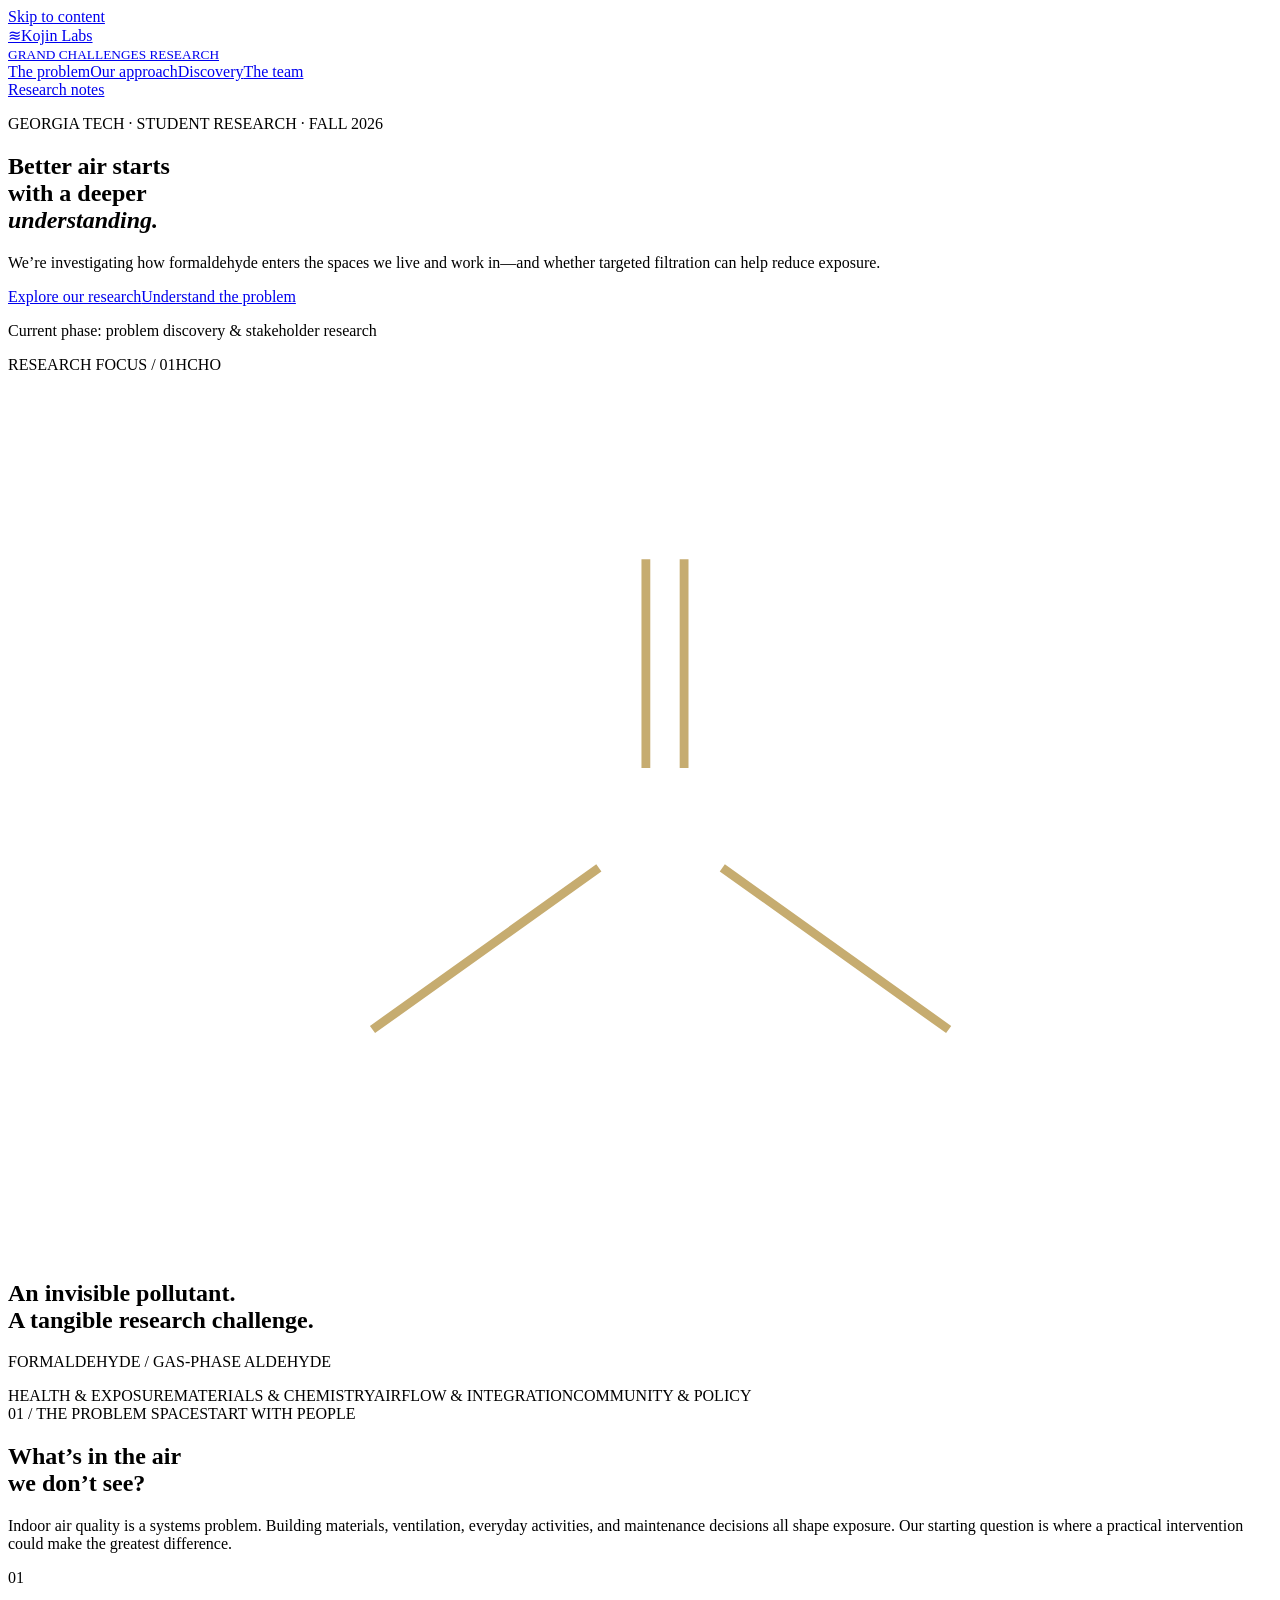
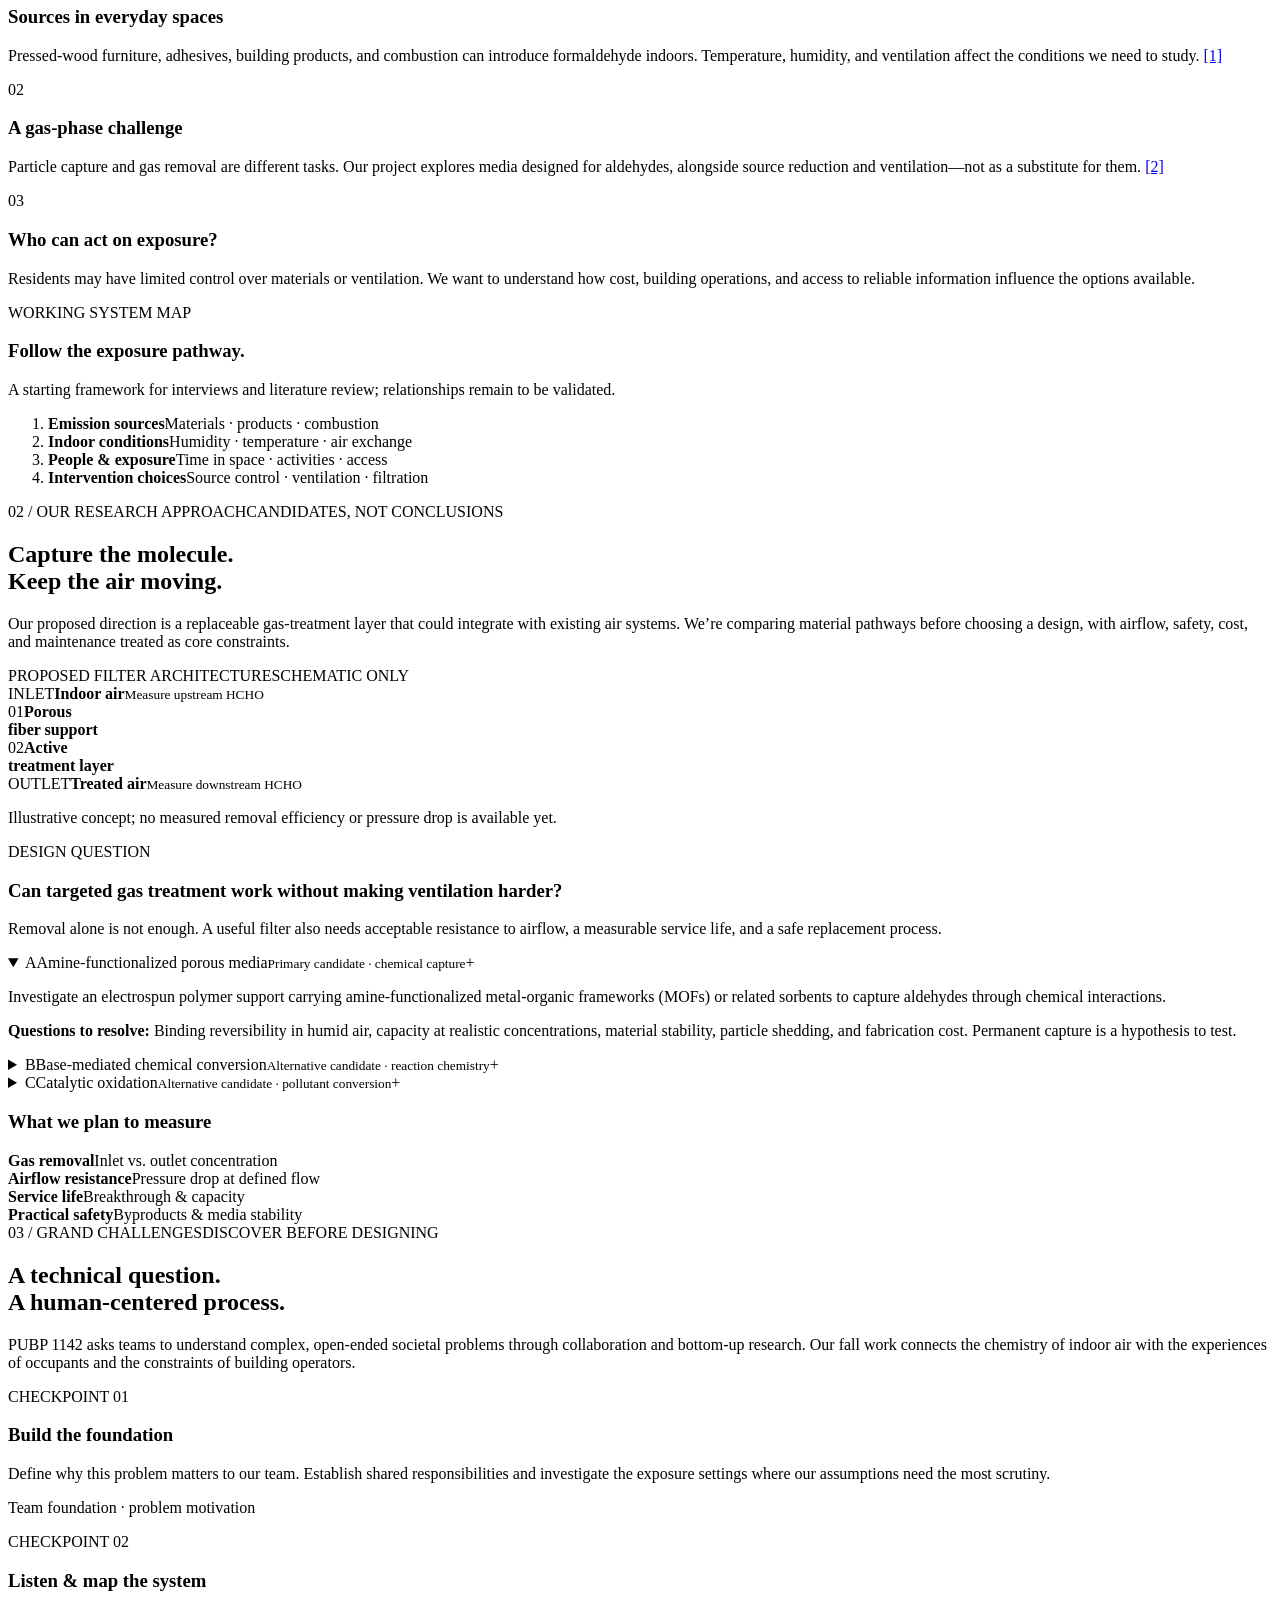
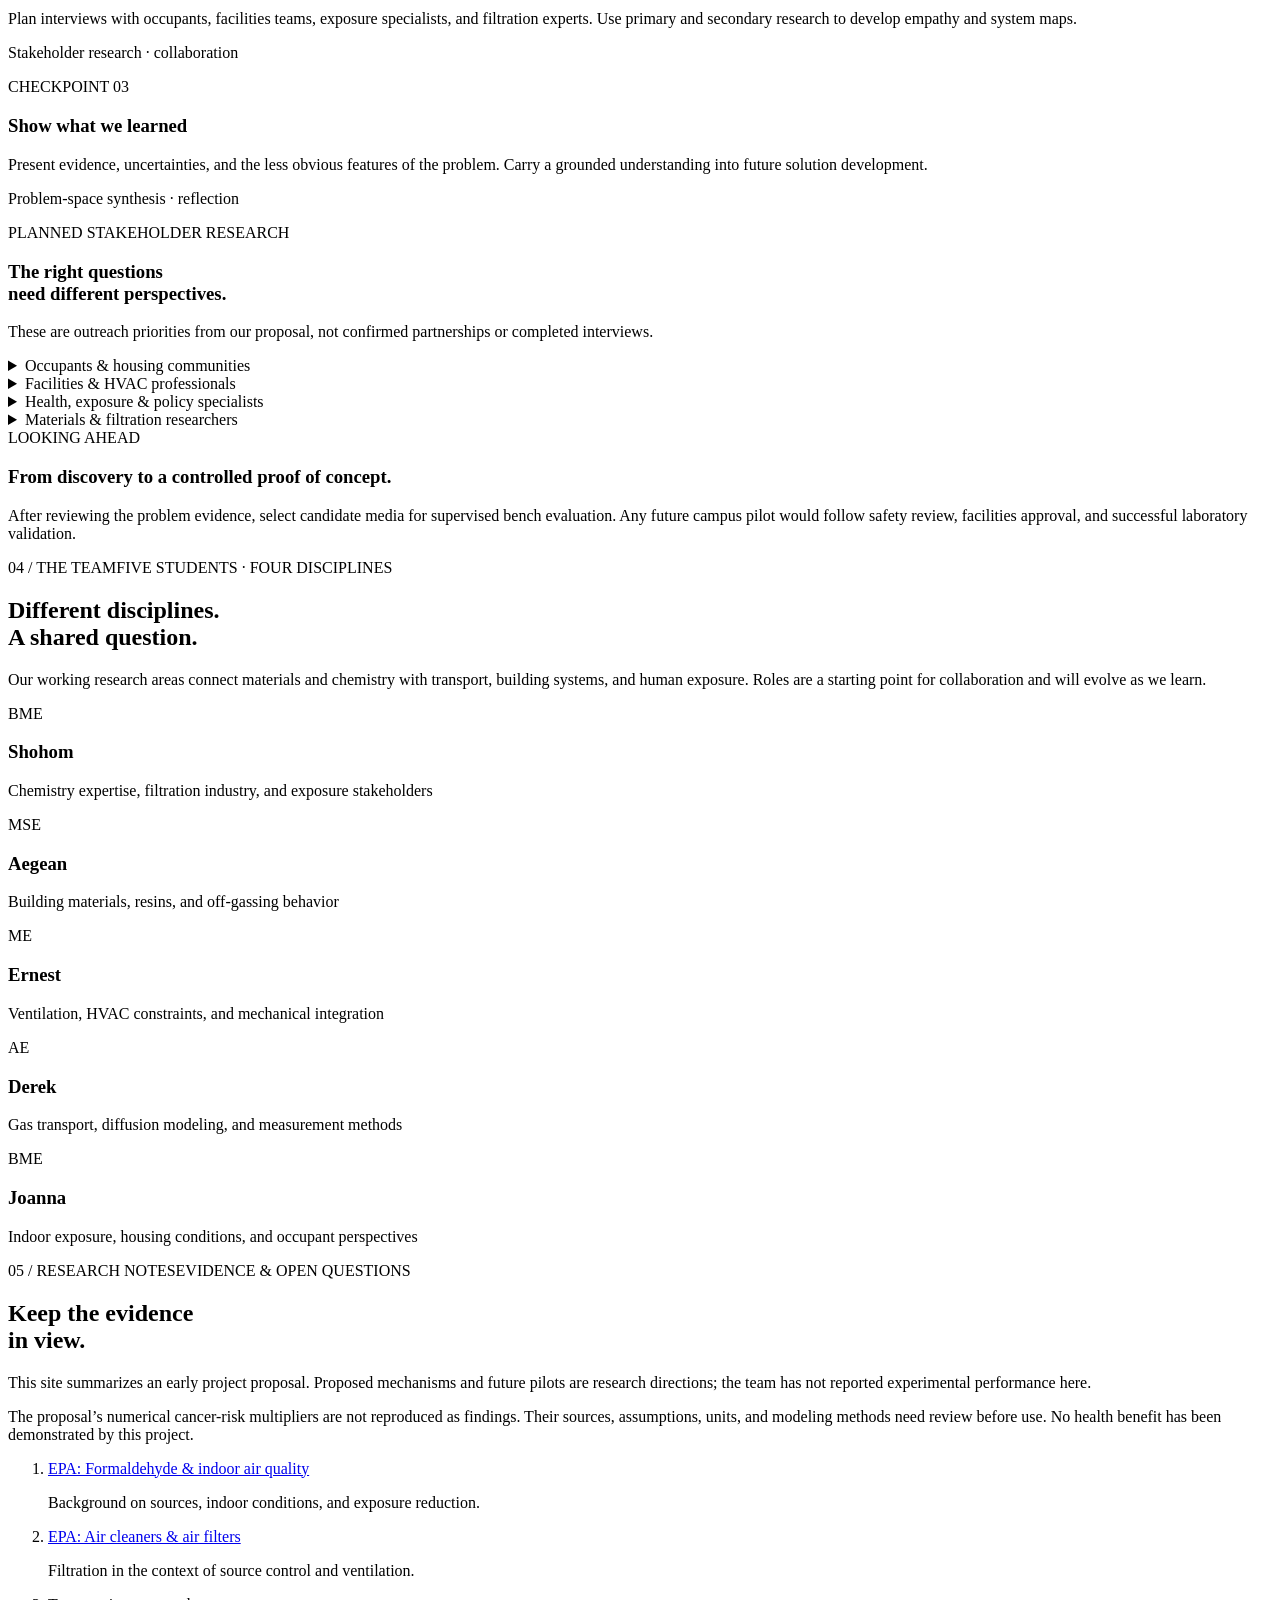
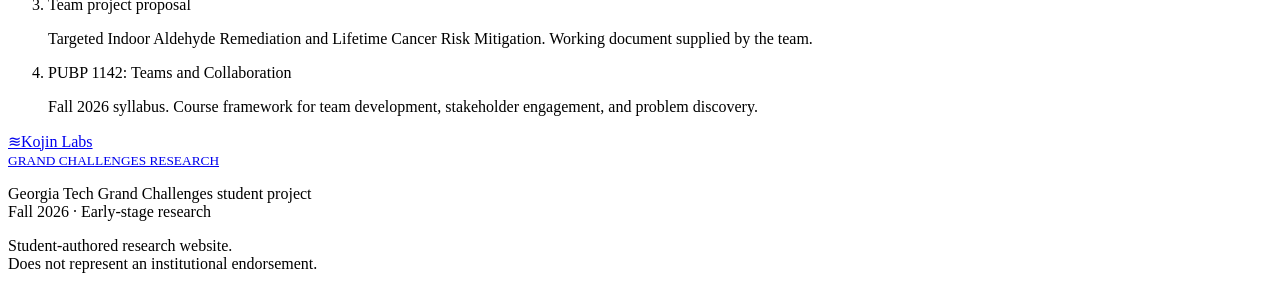
==== index.html @ fe4478f6 "Change project name from 'Indoor Air' to 'Kojin Labs'" ====
<!doctype html>
<html lang="en"><head><meta charset="utf-8"><meta name="viewport" content="width=device-width,initial-scale=1"><title>Kojin Labs | Grand Challenges</title><meta name="description" content="A Georgia Tech Grand Challenges student team investigating indoor aldehyde exposure, community needs, and targeted gas-phase filtration."><meta name="theme-color" content="#102b43">
<link rel="icon" type="image/svg+xml" href="data:image/svg+xml,%3Csvg xmlns='/Icon-black.svg' viewBox='0 0 32 32'%3E%3Crect width='32' height='32' rx='6' fill='%23102b43'/%3E%3Cpath d='M7 10h18M7 16h12M7 22h18' stroke='%23c6ac70' stroke-width='3'/%3E%3C/svg%3E">
<link rel="stylesheet" href="style.css">
<script src="script.js" defer></script>
</head><body>
<a class="skip" href="#main">Skip to content</a>
<header><a class="brand" href="#"><span class="brand-mark" aria-hidden="true">≋</span><span>Kojin Labs<br><small>GRAND CHALLENGES RESEARCH</small></span></a>
<nav aria-label="Main navigation"><a href="#problem">The problem</a><a href="#research">Our approach</a><a href="#discovery">Discovery</a><a href="#team">The team</a></nav><a class="header-link" href="#sources">Research notes</a></header>
<main id="main">
<section class="hero">
<div class="hero-copy"><p class="eyebrow light">GEORGIA TECH · STUDENT RESEARCH · FALL 2026</p><h1>Better air starts<br>with a deeper<br><em>understanding.</em></h1><p class="intro">We’re investigating how formaldehyde enters the spaces we live and work in—and whether targeted filtration can help reduce exposure.</p>
<div class="hero-actions"><a class="button gold" href="#research">Explore our research</a><a class="text-link" href="#problem">Understand the problem</a></div><p class="hero-caption">Current phase: problem discovery &amp; stakeholder research</p></div>
<div class="hero-figure">
<div class="figure-top"><span>RESEARCH FOCUS / 01</span><span>HCHO</span></div>
<div class="molecule" aria-label="Structural formula of formaldehyde: carbon double bonded to oxygen and single bonded to two hydrogens"><svg viewBox="0 0 430 300" role="img" aria-label="Formaldehyde molecular structure"><g fill="none" stroke="#c6ac70" stroke-width="3"><path d="M217 134V63M230 134V63M201 168l-77 55M243 168l77 55"/></g><g fill="#fff" font-family="Georgia,serif" font-size="62" text-anchor="middle"><text x="223" y="53">O</text><text x="223" y="180">C</text><text x="101" y="266">H</text><text x="345" y="266">H</text></g></svg></div>
<div class="figure-bottom"><h2>An invisible pollutant.<br>A tangible research challenge.</h2><p>FORMALDEHYDE / GAS-PHASE ALDEHYDE</p></div></div></section>
<div class="research-strip"><span>HEALTH &amp; EXPOSURE</span><span>MATERIALS &amp; CHEMISTRY</span><span>AIRFLOW &amp; INTEGRATION</span><span>COMMUNITY &amp; POLICY</span></div>
<section id="problem" class="section">
<div class="section-label"><span>01 / THE PROBLEM SPACE</span><span>START WITH PEOPLE</span></div>
<div class="split-title"><h2>What’s in the air<br>we don’t see?</h2><p>Indoor air quality is a systems problem. Building materials, ventilation, everyday activities, and maintenance decisions all shape exposure. Our starting question is where a practical intervention could make the greatest difference.</p></div>
<div class="problem-grid">
<article><span class="number">01</span><h3>Sources in everyday spaces</h3><p>Pressed-wood furniture, adhesives, building products, and combustion can introduce formaldehyde indoors. Temperature, humidity, and ventilation affect the conditions we need to study. <a href="#source-epa">[1]</a></p></article>
<article><span class="number">02</span><h3>A gas-phase challenge</h3><p>Particle capture and gas removal are different tasks. Our project explores media designed for aldehydes, alongside source reduction and ventilation—not as a substitute for them. <a href="#source-filters">[2]</a></p></article>
<article><span class="number">03</span><h3>Who can act on exposure?</h3><p>Residents may have limited control over materials or ventilation. We want to understand how cost, building operations, and access to reliable information influence the options available.</p></article></div>
<div class="system">
<div><p class="eyebrow">WORKING SYSTEM MAP</p><h3>Follow the exposure pathway.</h3><p>A starting framework for interviews and literature review; relationships remain to be validated.</p></div><ol><li><b>Emission sources</b><span>Materials · products · combustion</span></li><li><b>Indoor conditions</b><span>Humidity · temperature · air exchange</span></li><li><b>People &amp; exposure</b><span>Time in space · activities · access</span></li><li><b>Intervention choices</b><span>Source control · ventilation · filtration</span></li></ol></div></section>
<section id="research" class="section approach">
<div class="section-label"><span>02 / OUR RESEARCH APPROACH</span><span>CANDIDATES, NOT CONCLUSIONS</span></div>
<div class="split-title"><h2>Capture the molecule.<br>Keep the air moving.</h2><p>Our proposed direction is a replaceable gas-treatment layer that could integrate with existing air systems. We’re comparing material pathways before choosing a design, with airflow, safety, cost, and maintenance treated as core constraints.</p></div>
<div class="concept-layout">
<div class="concept-diagram">
<div class="diagram-heading"><span>PROPOSED FILTER ARCHITECTURE</span><span>SCHEMATIC ONLY</span></div>
<div class="filter-flow">
<div class="flow-stage"><span class="flow-label">INLET</span><b>Indoor air</b><small>Measure upstream HCHO</small></div>
<div class="filter-layer"><span>01</span><b>Porous<br>fiber support</b></div>
<div class="filter-layer active"><span>02</span><b>Active<br>treatment layer</b></div>
<div class="flow-stage"><span class="flow-label">OUTLET</span><b>Treated air</b><small>Measure downstream HCHO</small></div></div><p>Illustrative concept; no measured removal efficiency or pressure drop is available yet.</p></div><aside><p class="eyebrow">DESIGN QUESTION</p><h3>Can targeted gas treatment work without making ventilation harder?</h3><p>Removal alone is not enough. A useful filter also needs acceptable resistance to airflow, a measurable service life, and a safe replacement process.</p></aside></div>
<div class="pathways">
<details open><summary><span class="path-number">A</span><span>Amine-functionalized porous media<small>Primary candidate · chemical capture</small></span><span class="plus" aria-hidden="true">+</span></summary>
<div class="detail-body"><p>Investigate an electrospun polymer support carrying amine-functionalized metal-organic frameworks (MOFs) or related sorbents to capture aldehydes through chemical interactions.</p><p><b>Questions to resolve:</b> Binding reversibility in humid air, capacity at realistic concentrations, material stability, particle shedding, and fabrication cost. Permanent capture is a hypothesis to test.</p></div></details>
<details><summary><span class="path-number">B</span><span>Base-mediated chemical conversion<small>Alternative candidate · reaction chemistry</small></span><span class="plus" aria-hidden="true">+</span></summary>
<div class="detail-body"><p>Explore whether a supported basic medium can convert formaldehyde through a Cannizzaro-type pathway under relevant operating conditions.</p><p><b>Questions to resolve:</b> Reaction rate, water requirements, reagent consumption, containment, and methanol/formate products. This pathway cannot be assumed to provide continuous, unlimited treatment.</p></div></details>
<details><summary><span class="path-number">C</span><span>Catalytic oxidation<small>Alternative candidate · pollutant conversion</small></span><span class="plus" aria-hidden="true">+</span></summary>
<div class="detail-body"><p>Assess catalytic materials that could promote oxidation of aldehydes. Photocatalytic and non-photocatalytic routes require different operating conditions.</p><p><b>Questions to resolve:</b> Conversion at low concentrations, required light or energy input, incomplete-reaction products, humidity effects, and catalyst deactivation. Lifetime and safety must be measured.</p></div></details></div>
<div class="measurement"><h3>What we plan to measure</h3>
<div><b>Gas removal</b><span>Inlet vs. outlet concentration</span></div>
<div><b>Airflow resistance</b><span>Pressure drop at defined flow</span></div>
<div><b>Service life</b><span>Breakthrough &amp; capacity</span></div>
<div><b>Practical safety</b><span>Byproducts &amp; media stability</span></div></div></section>
<section id="discovery" class="section">
<div class="section-label"><span>03 / GRAND CHALLENGES</span><span>DISCOVER BEFORE DESIGNING</span></div>
<div class="split-title"><h2>A technical question.<br>A human-centered process.</h2><p>PUBP 1142 asks teams to understand complex, open-ended societal problems through collaboration and bottom-up research. Our fall work connects the chemistry of indoor air with the experiences of occupants and the constraints of building operators.</p></div>
<div class="discovery-grid">
<article><p class="eyebrow">CHECKPOINT 01</p><h3>Build the foundation</h3><p>Define why this problem matters to our team. Establish shared responsibilities and investigate the exposure settings where our assumptions need the most scrutiny.</p><span class="deliverable">Team foundation · problem motivation</span></article>
<article><p class="eyebrow">CHECKPOINT 02</p><h3>Listen &amp; map the system</h3><p>Plan interviews with occupants, facilities teams, exposure specialists, and filtration experts. Use primary and secondary research to develop empathy and system maps.</p><span class="deliverable">Stakeholder research · collaboration</span></article>
<article><p class="eyebrow">CHECKPOINT 03</p><h3>Show what we learned</h3><p>Present evidence, uncertainties, and the less obvious features of the problem. Carry a grounded understanding into future solution development.</p><span class="deliverable">Problem-space synthesis · reflection</span></article></div>
<div class="stakeholder-box">
<div><p class="eyebrow">PLANNED STAKEHOLDER RESEARCH</p><h3>The right questions<br>need different perspectives.</h3><p>These are outreach priorities from our proposal, not confirmed partnerships or completed interviews.</p></div>
<div class="stakeholder-list">
<details><summary>Occupants &amp; housing communities</summary><p>What concerns do people notice? Who controls ventilation and maintenance? How would an intervention affect affordability and trust?</p></details>
<details><summary>Facilities &amp; HVAC professionals</summary><p>What are the airflow, installation, maintenance, and procurement constraints? What evidence would be needed before a pilot?</p></details>
<details><summary>Health, exposure &amp; policy specialists</summary><p>Which measurement methods and exposure benchmarks fit the setting? How should uncertainty and potential health benefits be communicated?</p></details>
<details><summary>Materials &amp; filtration researchers</summary><p>Which chemistries merit comparison? What is already commercially available? Where are stability, cost, and scale-up likely to limit a concept?</p></details></div></div>
<div class="next-step"><span>LOOKING AHEAD</span><h3>From discovery to a controlled proof of concept.</h3><p>After reviewing the problem evidence, select candidate media for supervised bench evaluation. Any future campus pilot would follow safety review, facilities approval, and successful laboratory validation.</p></div></section>
<section id="team" class="section team-section">
<div class="section-label"><span>04 / THE TEAM</span><span>FIVE STUDENTS · FOUR DISCIPLINES</span></div>
<div class="split-title"><h2>Different disciplines.<br>A shared question.</h2><p>Our working research areas connect materials and chemistry with transport, building systems, and human exposure. Roles are a starting point for collaboration and will evolve as we learn.</p></div>
<div class="team-grid">
<article><span>BME</span><h3>Shohom</h3><p>Chemistry expertise, filtration industry, and exposure stakeholders</p></article>
<article><span>MSE</span><h3>Aegean</h3><p>Building materials, resins, and off-gassing behavior</p></article>
<article><span>ME</span><h3>Ernest</h3><p>Ventilation, HVAC constraints, and mechanical integration</p></article>
<article><span>AE</span><h3>Derek</h3><p>Gas transport, diffusion modeling, and measurement methods</p></article>
<article><span>BME</span><h3>Joanna</h3><p>Indoor exposure, housing conditions, and occupant perspectives</p></article></div></section>
<section id="sources" class="section sources">
<div class="section-label"><span>05 / RESEARCH NOTES</span><span>EVIDENCE &amp; OPEN QUESTIONS</span></div>
<div class="sources-layout">
<div><h2>Keep the evidence<br>in view.</h2><p>This site summarizes an early project proposal. Proposed mechanisms and future pilots are research directions; the team has not reported experimental performance here.</p><p class="note">The proposal’s numerical cancer-risk multipliers are not reproduced as findings. Their sources, assumptions, units, and modeling methods need review before use. No health benefit has been demonstrated by this project.</p></div><ol class="source-list"><li id="source-epa"><a href="https://www.epa.gov/indoor-air-quality-iaq/what-should-i-know-about-formaldehyde-and-indoor-air-quality" target="_blank" rel="noopener">EPA: Formaldehyde &amp; indoor air quality</a><p>Background on sources, indoor conditions, and exposure reduction.</p></li><li id="source-filters"><a href="https://www.epa.gov/indoor-air-quality-iaq/air-cleaners-and-air-filters-home" target="_blank" rel="noopener">EPA: Air cleaners &amp; air filters</a><p>Filtration in the context of source control and ventilation.</p></li><li><span class="source-title">Team project proposal</span><p>Targeted Indoor Aldehyde Remediation and Lifetime Cancer Risk Mitigation. Working document supplied by the team.</p></li><li><span class="source-title">PUBP 1142: Teams and Collaboration</span><p>Fall 2026 syllabus. Course framework for team development, stakeholder engagement, and problem discovery.</p></li></ol></div></section></main>
<footer><a class="brand" href="#"><span class="brand-mark" aria-hidden="true">≋</span><span>Kojin Labs<br><small>GRAND CHALLENGES RESEARCH</small></span></a><p>Georgia Tech Grand Challenges student project<br>Fall 2026 · Early-stage research</p><p class="footer-note">Student-authored research website.<br>Does not represent an institutional endorsement.</p></footer>
</body></html>
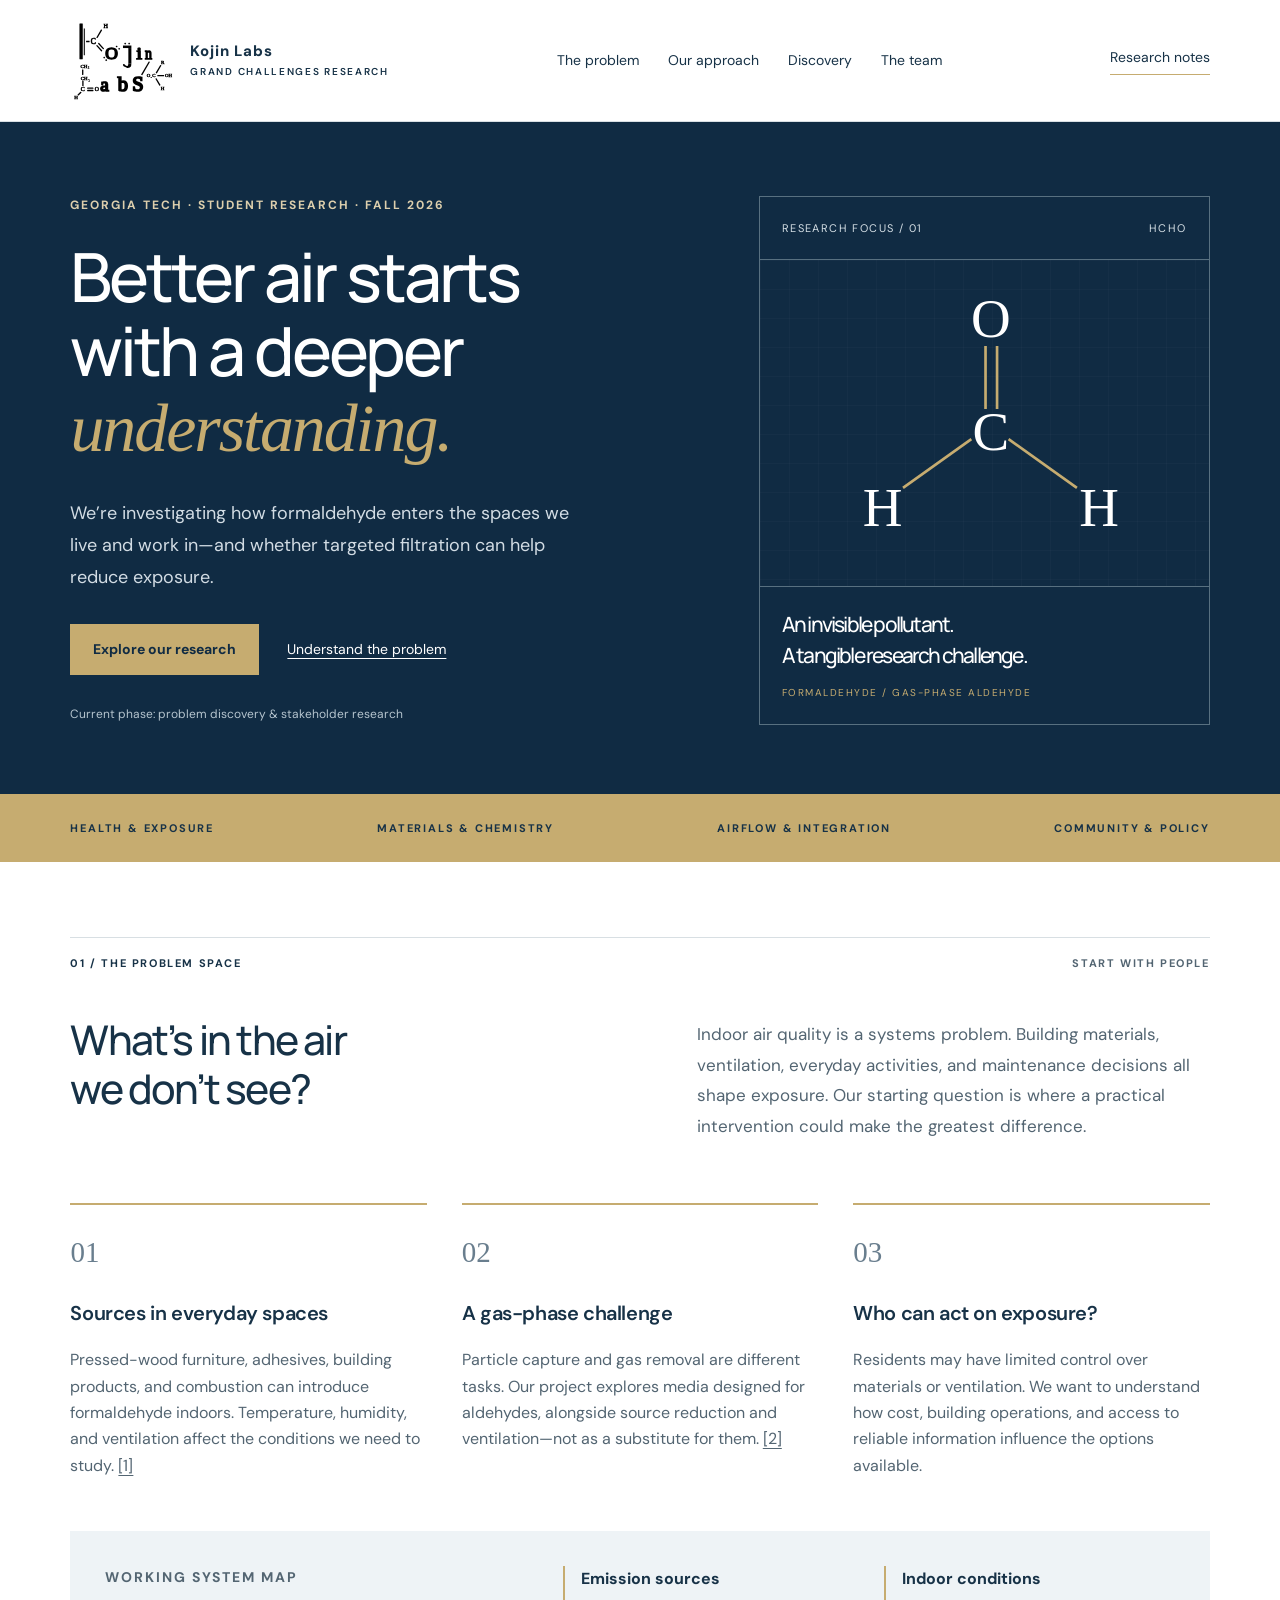
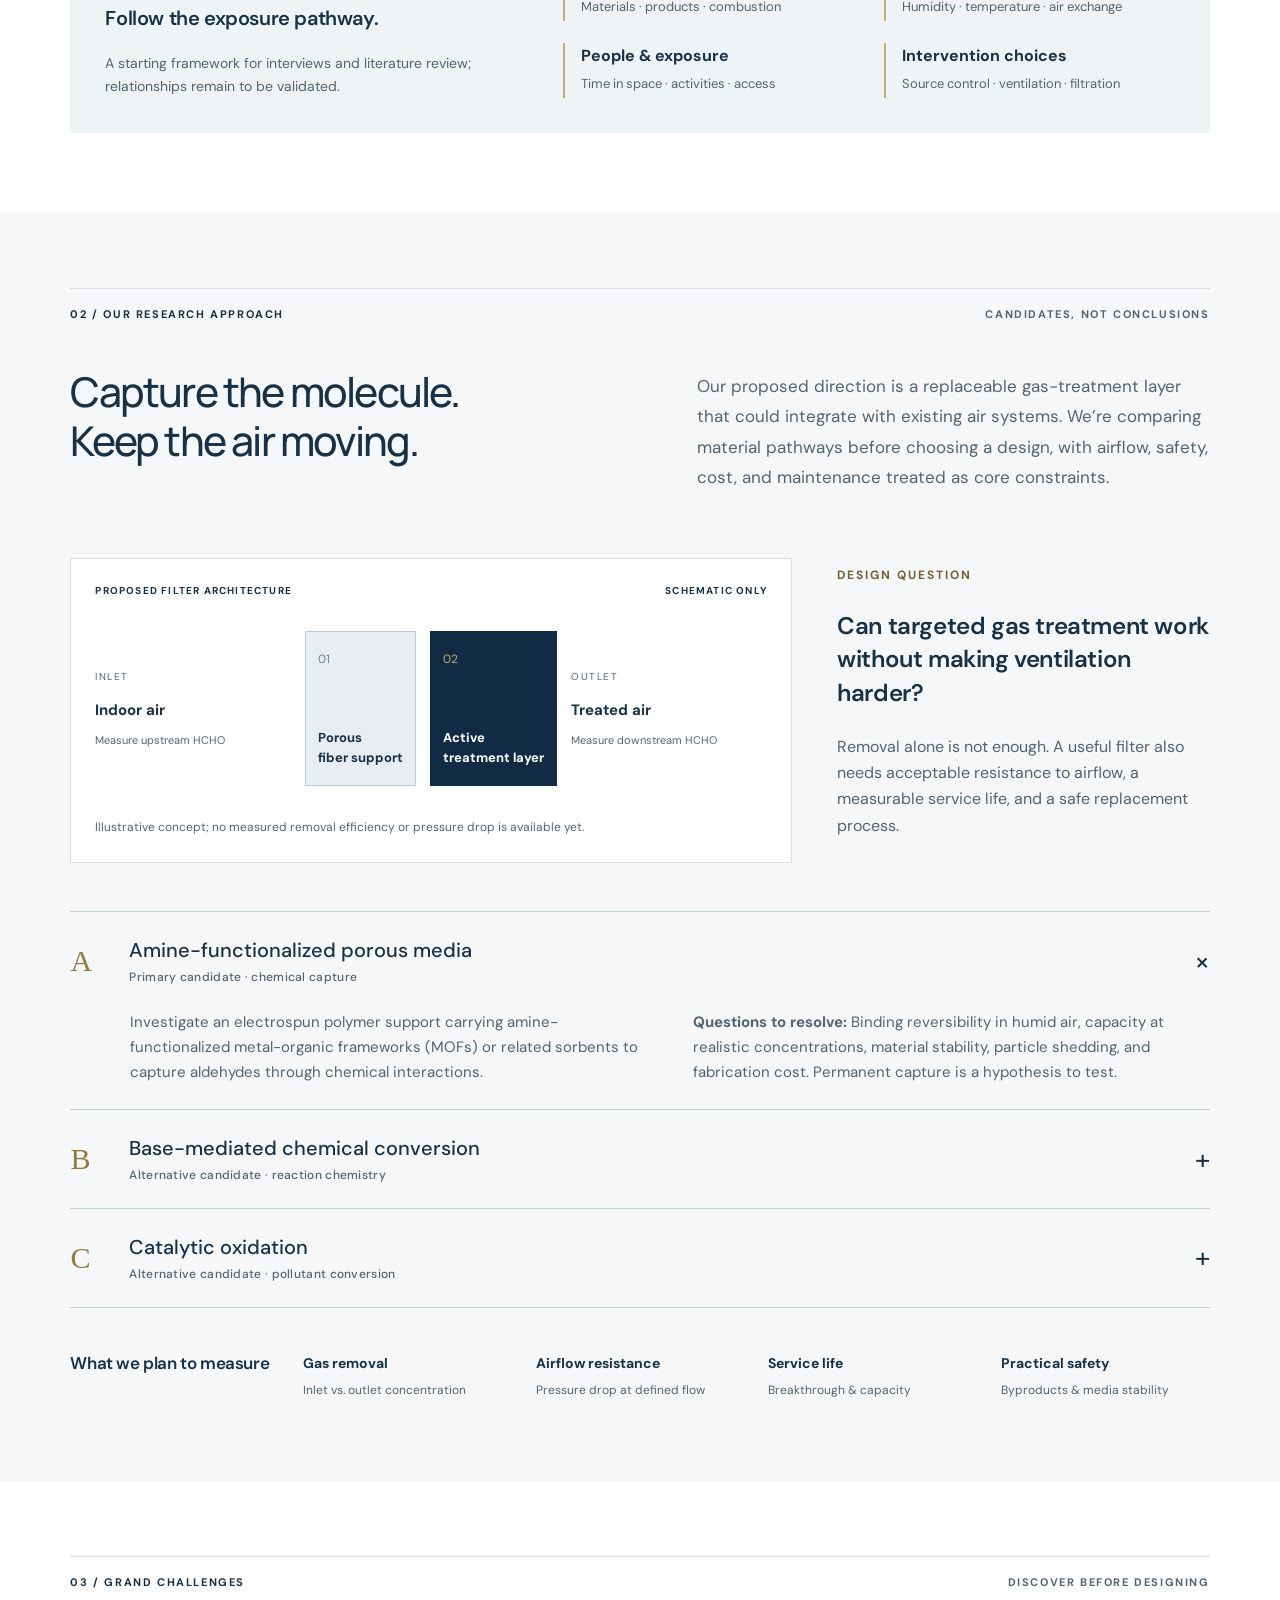
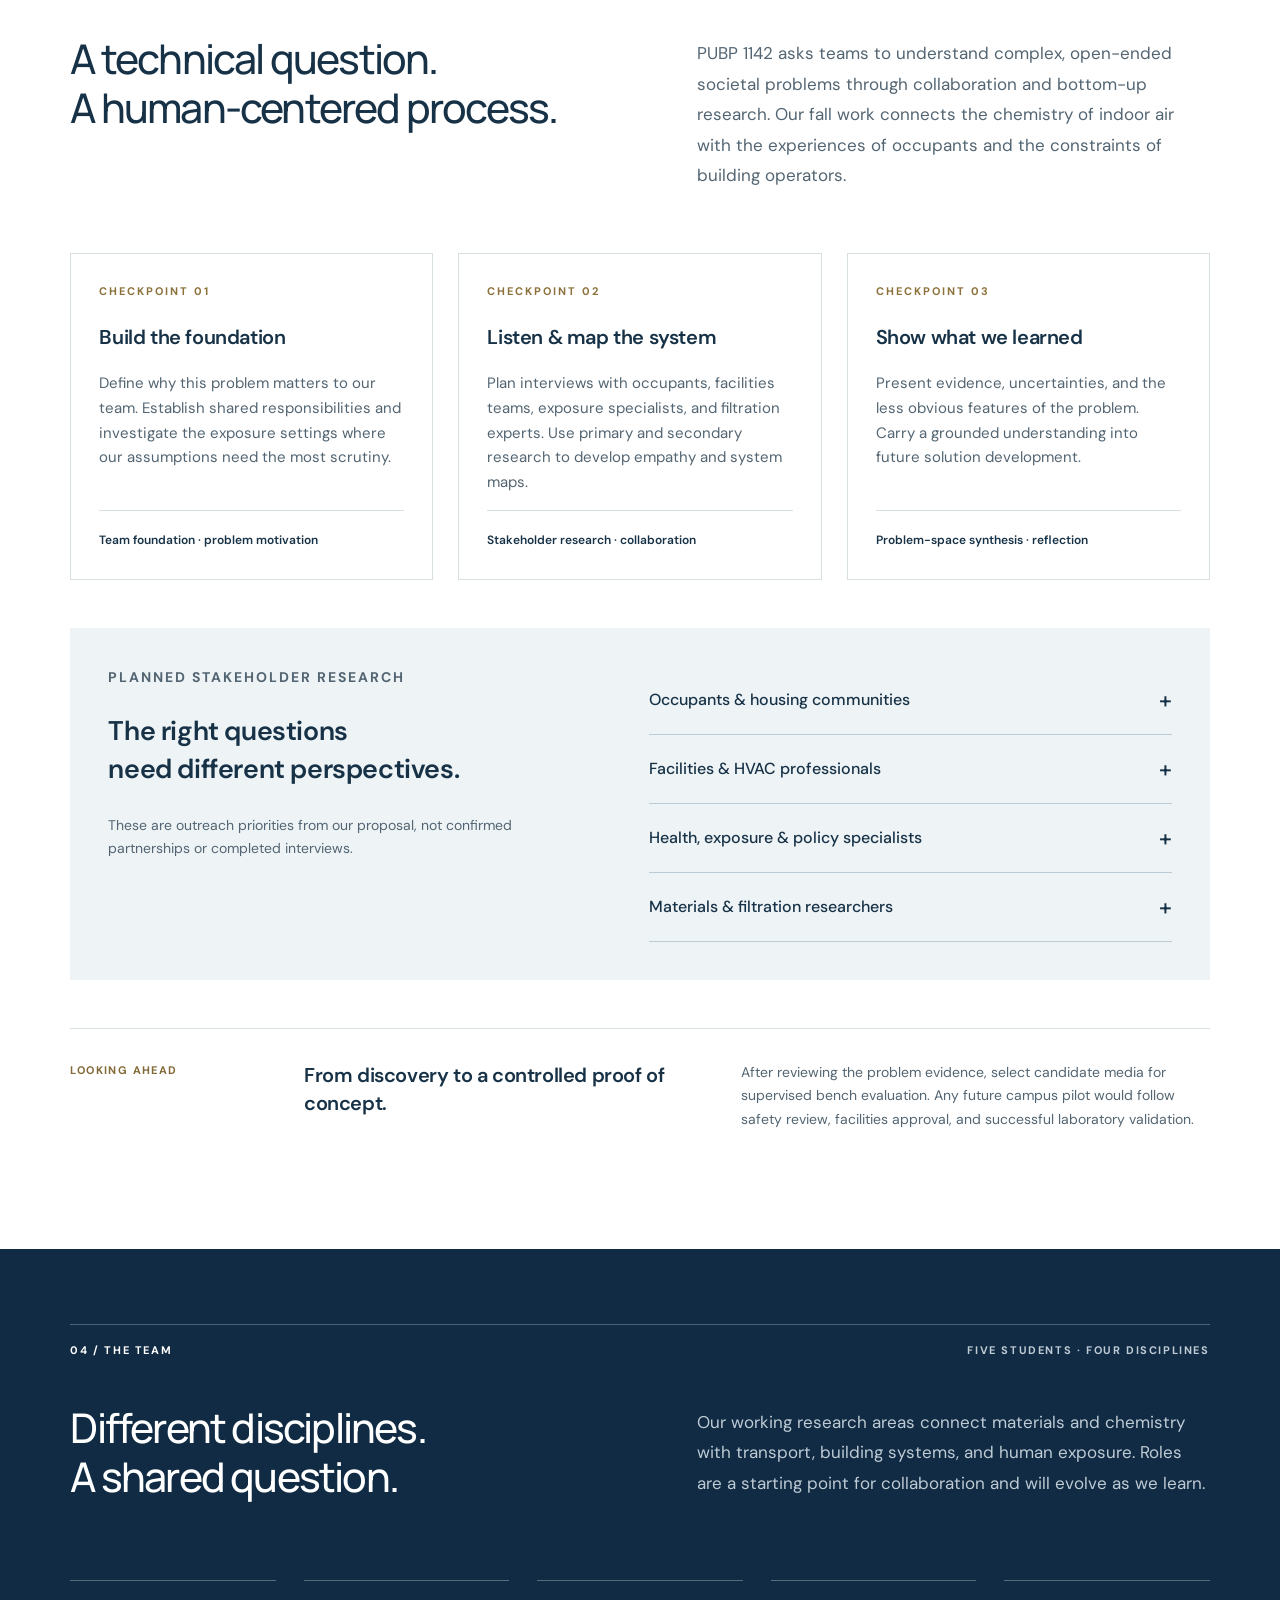
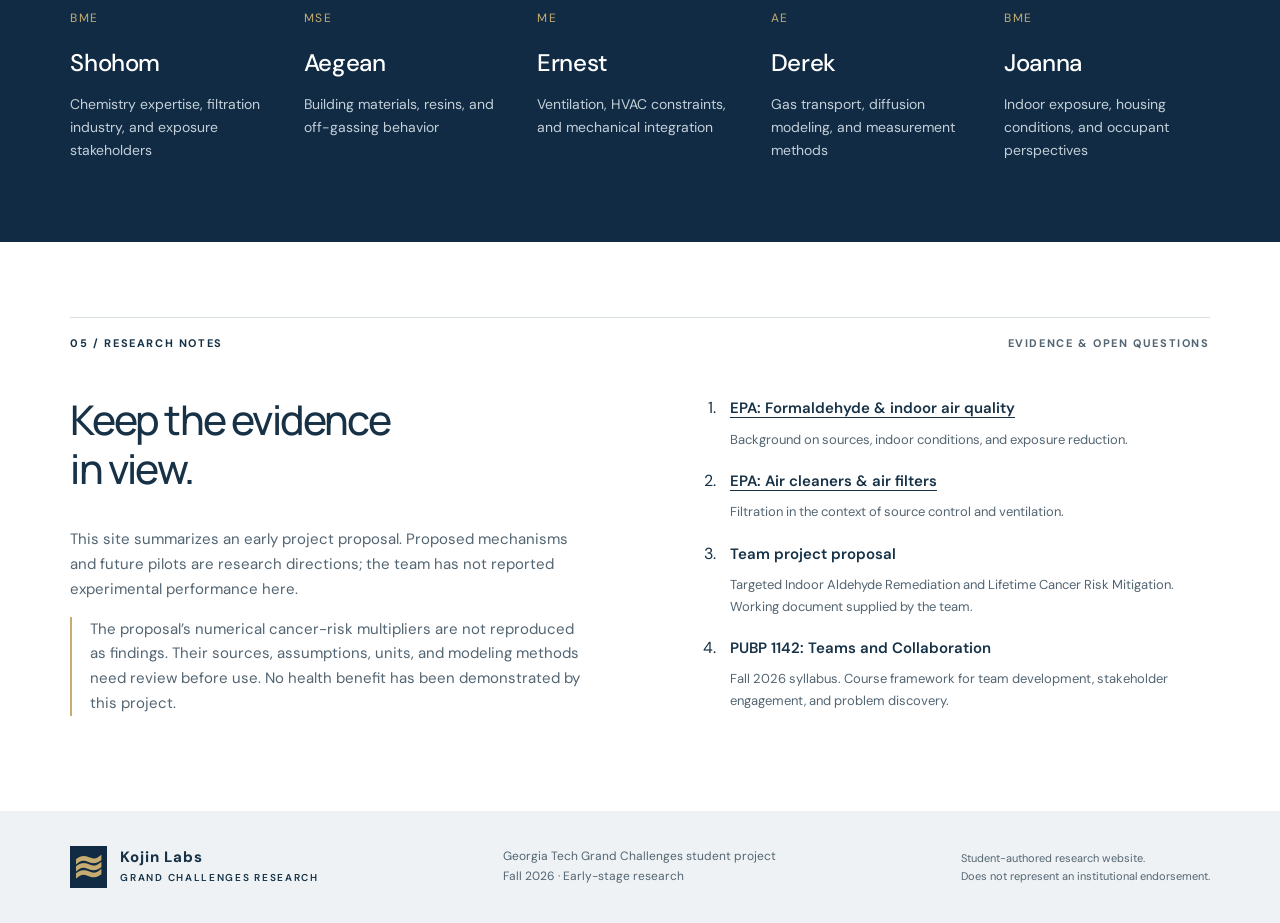
==== commit 779cc48c: "Integrate Kojin Labs logo into responsive page header" ====
--- a/index.html
+++ b/index.html
@@ -1,11 +1,11 @@
 <!doctype html>
 <html lang="en"><head><meta charset="utf-8"><meta name="viewport" content="width=device-width,initial-scale=1"><title>Kojin Labs | Grand Challenges</title><meta name="description" content="A Georgia Tech Grand Challenges student team investigating indoor aldehyde exposure, community needs, and targeted gas-phase filtration."><meta name="theme-color" content="#102b43">
-<link rel="icon" type="image/svg+xml" href="data:image/svg+xml,%3Csvg xmlns='/Icon-black.svg' viewBox='0 0 32 32'%3E%3Crect width='32' height='32' rx='6' fill='%23102b43'/%3E%3Cpath d='M7 10h18M7 16h12M7 22h18' stroke='%23c6ac70' stroke-width='3'/%3E%3C/svg%3E">
+<link rel="icon" type="image/svg+xml" href="Icon-black.svg">
 <link rel="stylesheet" href="style.css">
 <script src="script.js" defer></script>
 </head><body>
 <a class="skip" href="#main">Skip to content</a>
-<header><a class="brand" href="#"><span class="brand-mark" aria-hidden="true">≋</span><span>Kojin Labs<br><small>GRAND CHALLENGES RESEARCH</small></span></a>
+<header><a class="brand brand--logo" href="#"><img class="brand-logo" src="Icon-black.svg" alt="" width="2158" height="1740" decoding="async"><span>Kojin Labs<br><small>GRAND CHALLENGES RESEARCH</small></span></a>
 <nav aria-label="Main navigation"><a href="#problem">The problem</a><a href="#research">Our approach</a><a href="#discovery">Discovery</a><a href="#team">The team</a></nav><a class="header-link" href="#sources">Research notes</a></header>
 <main id="main">
 <section class="hero">
--- a/style.css
+++ b/style.css
@@ -0,0 +1,1023 @@
+@import url('https://fonts.googleapis.com/css2?family=DM+Sans:wght@400;500;600;700&family=Manrope:wght@400;500;600;700;800&display=swap');
+:root {
+  --navy:#102b43;
+  --ink:#173247;
+  --gold:#c6ac70;
+  --white:#fff;
+  --muted:#536572;
+  --line:#d8dfe3;
+  --pale:#eef3f6
+}
+
+* {
+  box-sizing:border-box
+}
+
+html {
+  scroll-behavior:smooth;
+  scroll-padding-top:100px
+}
+
+body {
+  margin:0;
+  font-family:'DM Sans',sans-serif;
+  color:var(--ink);
+  background:white;
+  font-size:16px;
+  line-height:1.65
+}
+
+a {
+  color:inherit;
+  text-underline-offset:4px
+}
+
+a:focus-visible,summary:focus-visible {
+  outline:3px solid #927020;
+  outline-offset:5px
+}
+
+header {
+  min-height:122px;
+  display:flex;
+  align-items:center;
+  justify-content:space-between;
+  padding:12px 5.5%;
+  border-bottom:1px solid var(--line);
+  gap:24px
+}
+
+.brand {
+  display:flex;
+  align-items:center;
+  gap:13px;
+  text-decoration:none;
+  font-size:15px;
+  font-weight:800;
+  line-height:1.25;
+  letter-spacing:1px
+}
+
+.brand small {
+  font-size:10px;
+  letter-spacing:1.7px;
+  font-weight:600
+}
+
+/* The full logo keeps its proportions while the text remains easy to read. */
+.brand--logo {
+  flex-shrink:0;
+  gap:16px
+}
+
+.brand-logo {
+  display:block;
+  width:104px;
+  height:auto;
+  flex-shrink:0
+}
+
+.brand-mark {
+  width:37px;
+  height:42px;
+  background:var(--navy);
+  color:var(--gold);
+  display:grid;
+  place-items:center;
+  font-size:38px;
+  line-height:1
+}
+
+nav {
+  display:flex;
+  gap:29px;
+  font-size:14px
+}
+
+nav a {
+  text-decoration:none
+}
+
+.header-link {
+  font-size:14px;
+  border-bottom:1px solid var(--gold);
+  text-decoration:none;
+  padding-bottom:5px
+}
+
+.hero {
+  background:var(--navy);
+  color:white;
+  padding:74px 5.5% 69px;
+  display:grid;
+  grid-template-columns:1.35fr 1fr;
+  gap:7%;
+  position:relative
+}
+
+.eyebrow {
+  font-size:12px;
+  letter-spacing:2px;
+  font-weight:700;
+  margin:0 0 23px
+}
+
+.eyebrow.light {
+  color:#ddcfad
+}
+
+h1,h2,h3,p {
+  margin-top:0
+}
+
+h1 {
+  font-family:'Manrope',sans-serif;
+  font-size:clamp(46px,5.3vw,77px);
+  line-height:1.1;
+  letter-spacing:-3px;
+  font-weight:500;
+  margin-bottom:30px
+}
+
+h1 em {
+  font-family:Georgia,serif;
+  font-weight:400;
+  color:var(--gold);
+  letter-spacing:-2px
+}
+
+p.intro {
+  max-width:530px;
+  color:#d2dce4;
+  font-size:18px;
+  line-height:1.8;
+  margin-bottom:30px
+}
+
+.hero-actions {
+  display:flex;
+  gap:28px;
+  align-items:center;
+  flex-wrap:wrap
+}
+
+.button {
+  display:inline-block;
+  padding:14px 23px;
+  text-decoration:none;
+  font-size:14px;
+  font-weight:700
+}
+
+.gold {
+  background:var(--gold);
+  color:#102b43
+}
+
+.text-link {
+  font-size:14px
+}
+
+.hero-caption {
+  margin:30px 0 0;
+  font-size:12px;
+  color:#b5c4ce
+}
+
+.hero-figure {
+  align-self:stretch;
+  border:1px solid #587080;
+  display:flex;
+  flex-direction:column;
+  min-height:470px
+}
+
+.figure-top {
+  display:flex;
+  justify-content:space-between;
+  padding:22px;
+  font-size:11px;
+  letter-spacing:1.4px;
+  border-bottom:1px solid #587080;
+  color:#d5dfe5
+}
+
+.molecule {
+  flex:1;
+  display:grid;
+  place-items:center;
+  background-image:linear-gradient(#ffffff05 1px,transparent 1px),linear-gradient(90deg,#ffffff05 1px,transparent 1px);
+  background-size:29px 29px
+}
+
+.molecule svg {
+  width:85%;
+  max-height:290px
+}
+
+.figure-bottom {
+  padding:22px;
+  border-top:1px solid #587080
+}
+
+.figure-bottom h2 {
+  font-size:21px;
+  line-height:1.45;
+  font-weight:500;
+  margin-bottom:15px
+}
+
+.figure-bottom p {
+  font-size:10px;
+  letter-spacing:1.5px;
+  color:var(--gold);
+  margin:0
+}
+
+.research-strip {
+  display:flex;
+  justify-content:space-between;
+  padding:25px 5.5%;
+  background:var(--gold);
+  gap:15px;
+  font-size:11px;
+  letter-spacing:1.8px;
+  font-weight:700
+}
+
+.section {
+  padding:75px 5.5% 80px;
+  scroll-margin-top:0
+}
+
+.section-label {
+  display:flex;
+  justify-content:space-between;
+  border-top:1px solid var(--line);
+  padding-top:16px;
+  font-size:11px;
+  font-weight:700;
+  letter-spacing:1.6px;
+  margin-bottom:43px
+}
+
+.section-label span:last-child {
+  color:var(--muted)
+}
+
+.split-title {
+  display:grid;
+  grid-template-columns:1fr 1fr;
+  gap:10%;
+  align-items:start;
+  margin-bottom:45px
+}
+
+h2 {
+  font-family:'Manrope',sans-serif;
+  font-size:clamp(32px,3.2vw,46px);
+  line-height:1.2;
+  letter-spacing:-1.8px;
+  font-weight:500
+}
+
+.split-title p {
+  color:var(--muted);
+  font-size:17px;
+  line-height:1.8;
+  margin-top:4px
+}
+
+h3 {
+  font-size:20px;
+  line-height:1.4;
+  letter-spacing:-.4px;
+  font-weight:600
+}
+
+.problem-grid {
+  display:grid;
+  grid-template-columns:repeat(3,1fr);
+  gap:35px
+}
+
+.problem-grid article {
+  border-top:2px solid var(--gold);
+  padding-top:24px
+}
+
+.number {
+  color:#697e8e;
+  font-family:Georgia,serif;
+  font-size:29px;
+  display:block;
+  margin-bottom:22px
+}
+
+.problem-grid p {
+  color:var(--muted)
+}
+
+.system {
+  background:var(--pale);
+  padding:35px;
+  display:grid;
+  grid-template-columns:.8fr 1.2fr;
+  gap:50px;
+  margin-top:36px
+}
+
+.system p {
+  font-size:14px;
+  color:var(--muted);
+  margin-bottom:0
+}
+
+.system .eyebrow {
+  margin-bottom:15px
+}
+
+.system ol {
+  list-style:none;
+  margin:0;
+  padding:0;
+  display:grid;
+  grid-template-columns:1fr 1fr;
+  gap:22px 30px;
+  counter-reset:map
+}
+
+.system li {
+  border-left:2px solid var(--gold);
+  padding-left:16px
+}
+
+.system b {
+  display:block;
+  font-size:16px
+}
+
+.system span {
+  font-size:13px;
+  color:var(--muted)
+}
+
+.approach {
+  background:#f5f7f8
+}
+
+.concept-layout {
+  display:grid;
+  grid-template-columns:1.55fr .8fr;
+  gap:45px;
+  align-items:center;
+  margin:48px 0
+}
+
+.concept-diagram {
+  padding:24px;
+  background:white;
+  border:1px solid var(--line)
+}
+
+.diagram-heading {
+  display:flex;
+  justify-content:space-between;
+  gap:10px;
+  font-size:10px;
+  letter-spacing:1.2px;
+  font-weight:700
+}
+
+.filter-flow {
+  display:flex;
+  gap:14px;
+  align-items:stretch;
+  margin:32px 0;
+  justify-content:space-between
+}
+
+.flow-stage {
+  flex:1;
+  align-self:center
+}
+
+.flow-label {
+  font-size:10px;
+  letter-spacing:1.5px;
+  display:block;
+  color:var(--muted);
+  margin-bottom:12px
+}
+
+.flow-stage b {
+  font-size:15px;
+  display:block
+}
+
+.flow-stage small {
+  font-size:11px;
+  color:var(--muted);
+  display:block;
+  margin-top:8px
+}
+
+.filter-layer {
+  background:#e7edf1;
+  border:1px solid #b9cad6;
+  padding:18px 12px;
+  min-height:155px;
+  min-width:100px;
+  display:flex;
+  flex-direction:column;
+  justify-content:space-between
+}
+
+.filter-layer.active {
+  background:var(--navy);
+  color:white;
+  border-color:var(--navy)
+}
+
+.filter-layer span {
+  color:#688295;
+  font-size:12px
+}
+
+.filter-layer.active span {
+  color:var(--gold)
+}
+
+.filter-layer b {
+  font-size:13px;
+  line-height:1.5
+}
+
+.concept-diagram>p {
+  font-size:12px;
+  margin:0;
+  color:var(--muted)
+}
+
+aside .eyebrow {
+  color:#756139
+}
+
+aside p {
+  color:var(--muted)
+}
+
+aside h3 {
+  font-size:24px
+}
+
+.pathways {
+  border-top:1px solid #bdcbd4
+}
+
+details {
+  border-bottom:1px solid #bdcbd4
+}
+
+summary {
+  cursor:pointer;
+  list-style:none;
+  display:flex;
+  align-items:center;
+  padding:24px 0;
+  gap:24px;
+  font-size:20px;
+  line-height:1.4;
+  font-weight:500
+}
+
+summary::-webkit-details-marker {
+  display:none
+}
+
+.path-number {
+  font-family:Georgia,serif;
+  color:#947a40;
+  font-size:30px;
+  width:35px
+}
+
+.pathways summary small {
+  display:block;
+  color:var(--muted);
+  font-size:12px;
+  letter-spacing:.3px;
+  margin-top:5px
+}
+
+.plus {
+  margin-left:auto;
+  font-size:28px;
+  font-weight:400
+}
+
+details[open] .plus {
+  transform:rotate(45deg)
+}
+
+.detail-body {
+  display:grid;
+  grid-template-columns:1fr 1fr;
+  gap:45px;
+  margin:0 0 25px 60px;
+  font-size:15px;
+  color:var(--muted)
+}
+
+.detail-body p {
+  margin:0
+}
+
+.measurement {
+  margin-top:44px;
+  display:grid;
+  grid-template-columns:1fr 1fr 1fr 1fr 1fr;
+  gap:24px;
+  align-items:start
+}
+
+.measurement h3 {
+  font-size:17px
+}
+
+.measurement b {
+  display:block;
+  font-size:14px
+}
+
+.measurement span {
+  font-size:12px;
+  color:var(--muted);
+  display:block;
+  margin-top:6px
+}
+
+.discovery-grid {
+  display:grid;
+  grid-template-columns:repeat(3,1fr);
+  gap:25px
+}
+
+.discovery-grid article {
+  padding:28px;
+  border:1px solid var(--line);
+  display:flex;
+  flex-direction:column
+}
+
+.discovery-grid .eyebrow {
+  color:#8c723a;
+  font-size:11px
+}
+
+.discovery-grid p {
+  color:var(--muted);
+  font-size:15px
+}
+
+.deliverable {
+  margin-top:auto;
+  padding-top:20px;
+  border-top:1px solid var(--line);
+  font-size:12px;
+  font-weight:600
+}
+
+.stakeholder-box {
+  margin-top:48px;
+  display:grid;
+  grid-template-columns:1fr 1.1fr;
+  gap:65px;
+  padding:38px;
+  background:var(--pale)
+}
+
+.stakeholder-box h3 {
+  font-size:27px
+}
+
+.stakeholder-box p {
+  font-size:14px;
+  color:var(--muted)
+}
+
+.stakeholder-list summary {
+  font-size:16px;
+  padding:18px 0;
+  justify-content:space-between
+}
+
+.stakeholder-list summary:after {
+  content:'+';
+  font-size:23px
+}
+
+.stakeholder-list details[open] summary:after {
+  content:'−'
+}
+
+.next-step {
+  margin-top:48px;
+  padding:32px 0;
+  border-top:1px solid var(--line);
+  display:grid;
+  grid-template-columns:.5fr 1fr 1.15fr;
+  gap:30px
+}
+
+.next-step>span {
+  font-size:11px;
+  letter-spacing:1.4px;
+  color:#826937;
+  font-weight:700
+}
+
+.next-step p {
+  font-size:14px;
+  color:var(--muted);
+  margin:0
+}
+
+.team-section {
+  background:var(--navy);
+  color:white
+}
+
+.team-section .section-label {
+  border-color:#4b6375
+}
+
+.team-section .section-label span:last-child,.team-section .split-title p {
+  color:#becbd5
+}
+
+.team-grid {
+  display:grid;
+  grid-template-columns:repeat(5,1fr);
+  gap:28px
+}
+
+.team-grid article {
+  border-top:1px solid #566d7e;
+  padding-top:23px
+}
+
+.team-grid span {
+  font-size:12px;
+  color:var(--gold);
+  letter-spacing:1.5px
+}
+
+.team-grid h3 {
+  font-size:24px;
+  font-weight:500;
+  margin:16px 0 13px
+}
+
+.team-grid p {
+  font-size:14px;
+  color:#c4d0da;
+  line-height:1.65;
+  margin-bottom:0
+}
+
+.sources-layout {
+  display:grid;
+  grid-template-columns:1fr 1fr;
+  gap:10%
+}
+
+.sources-layout p {
+  font-size:15px;
+  color:var(--muted)
+}
+
+.note {
+  border-left:2px solid var(--gold);
+  padding-left:18px
+}
+
+.source-list {
+  margin:0;
+  padding-left:23px
+}
+
+.source-list li {
+  padding:0 0 18px 10px
+}
+
+.source-list a,.source-title {
+  font-weight:600;
+  font-size:15px
+}
+
+.source-list p {
+  font-size:13px;
+  margin:7px 0 0
+}
+
+footer {
+  background:#eef2f4;
+  padding:35px 5.5%;
+  display:flex;
+  justify-content:space-between;
+  align-items:center;
+  gap:30px
+}
+
+footer p {
+  margin:0;
+  font-size:12px;
+  color:var(--muted)
+}
+
+.footer-note {
+  font-size:11px
+}
+
+.skip {
+  position:absolute;
+  left:20px;
+  top:-80px;
+  padding:12px;
+  z-index:2;
+  background:white
+}
+
+.skip:focus {
+  top:10px
+}
+
+@media(min-width:1600px) {
+  header,.hero,.research-strip,.section,footer {
+    padding-left:max(5.5%,calc((100vw - 1400px)/2));
+    padding-right:max(5.5%,calc((100vw - 1400px)/2))
+  }
+}
+
+@media(max-width:1000px) {
+  header {
+    height:auto;
+    min-height:90px;
+    flex-wrap:wrap;
+    padding-top:18px;
+    padding-bottom:18px;
+    gap:18px
+  }
+  .header-link {
+    display:none
+  }
+  nav {
+    gap:20px;
+    font-size:13px
+  }
+  .hero {
+    gap:35px;
+    padding-top:55px;
+    padding-bottom:55px;
+    grid-template-columns:1.2fr 1fr
+  }
+  h1 {
+    font-size:53px;
+    letter-spacing:-2px
+  }
+  .hero-figure {
+    min-height:420px
+  }
+  .intro {
+    font-size:16px!important
+  }
+  .hero-actions {
+    gap:18px
+  }
+  .research-strip {
+    font-size:10px;
+    letter-spacing:1px
+  }
+  .concept-layout {
+    grid-template-columns:1fr
+  }
+  .concept-layout aside {
+    max-width:600px
+  }
+  .team-grid {
+    gap:18px
+  }
+  .team-grid p {
+    font-size:13px
+  }
+  .measurement {
+    grid-template-columns:repeat(4,1fr)
+  }
+  .measurement h3 {
+    grid-column:1/-1
+  }
+  .stakeholder-box {
+    gap:30px
+  }
+  .next-step {
+    grid-template-columns:1fr 1.5fr
+  }
+  .next-step>span {
+    grid-column:1/-1
+  }
+  .discovery-grid article {
+    padding:23px
+  }
+}
+
+@media(max-width:700px) {
+  header {
+    padding:18px 6%;
+    justify-content:center
+  }
+  .brand {
+    font-size:13px
+  }
+  .brand small {
+    font-size:9px
+  }
+  nav {
+    width:100%;
+    flex-wrap:wrap;
+    justify-content:center;
+    gap:20px;
+    font-size:12px
+  }
+  .brand-logo {
+    width:88px
+  }
+  .hero {
+    grid-template-columns:1fr;
+    padding:44px 6%
+  }
+  .hero .eyebrow {
+    font-size:10px;
+    letter-spacing:1.1px
+  }
+  h1 {
+    font-size:49px;
+    line-height:1.14
+  }
+  .hero-figure {
+    min-height:380px;
+    margin-top:8px
+  }
+  .molecule svg {
+    max-height:220px
+  }
+  .figure-bottom {
+    padding:20px
+  }
+  .figure-bottom h2 {
+    font-size:19px
+  }
+  .research-strip {
+    display:grid;
+    grid-template-columns:1fr 1fr;
+    padding:21px 6%;
+    font-size:9px;
+    line-height:1.7;
+    gap:10px
+  }
+  .section {
+    padding:48px 6%
+  }
+  .section-label {
+    font-size:9px;
+    gap:20px;
+    line-height:1.5;
+    margin-bottom:30px
+  }
+  .section-label span:last-child {
+    text-align:right
+  }
+  .split-title {
+    grid-template-columns:1fr;
+    gap:8px;
+    margin-bottom:30px
+  }
+  h2 {
+    font-size:34px;
+    letter-spacing:-1.2px
+  }
+  .split-title p {
+    font-size:16px
+  }
+  .problem-grid,.discovery-grid {
+    grid-template-columns:1fr;
+    gap:24px
+  }
+  .problem-grid article {
+    padding-top:19px
+  }
+  .number {
+    margin-bottom:10px
+  }
+  .system {
+    padding:25px;
+    grid-template-columns:1fr;
+    gap:25px
+  }
+  .system ol {
+    grid-template-columns:1fr;
+    gap:18px
+  }
+  .concept-layout {
+    gap:25px;
+    margin:30px 0
+  }
+  .concept-diagram {
+    padding:18px
+  }
+  .diagram-heading {
+    font-size:8px
+  }
+  .filter-flow {
+    display:grid;
+    grid-template-columns:1fr 1fr;
+    gap:15px;
+    margin:25px 0
+  }
+  .flow-stage {
+    padding:10px 0
+  }
+  .filter-layer {
+    min-height:115px;
+    min-width:0;
+    grid-row:2
+  }
+  .flow-stage:last-child {
+    grid-column:2;
+    grid-row:1
+  }
+  .filter-flow .flow-stage:first-child {
+    grid-column:1;
+    grid-row:1
+  }
+  .filter-layer b {
+    font-size:14px
+  }
+  summary {
+    font-size:17px;
+    gap:15px;
+    padding:21px 0
+  }
+  .path-number {
+    font-size:26px
+  }
+  .detail-body {
+    grid-template-columns:1fr;
+    gap:15px;
+    margin-left:0;
+    font-size:14px
+  }
+  .measurement {
+    grid-template-columns:1fr 1fr;
+    gap:22px
+  }
+  .discovery-grid article {
+    padding:25px
+  }
+  .stakeholder-box {
+    padding:25px;
+    grid-template-columns:1fr;
+    gap:10px
+  }
+  .next-step {
+    grid-template-columns:1fr;
+    gap:16px;
+    margin-top:30px
+  }
+  .team-grid {
+    grid-template-columns:1fr 1fr;
+    gap:28px
+  }
+  .team-grid p {
+    font-size:14px
+  }
+  .sources-layout {
+    grid-template-columns:1fr;
+    gap:30px
+  }
+  .source-list {
+    padding-left:20px
+  }
+  footer {
+    padding:28px 6%;
+    flex-direction:column;
+    align-items:flex-start;
+    gap:22px
+  }
+}
+
+@media(prefers-reduced-motion:reduce) {
+  html {
+    scroll-behavior:auto
+  }
+}
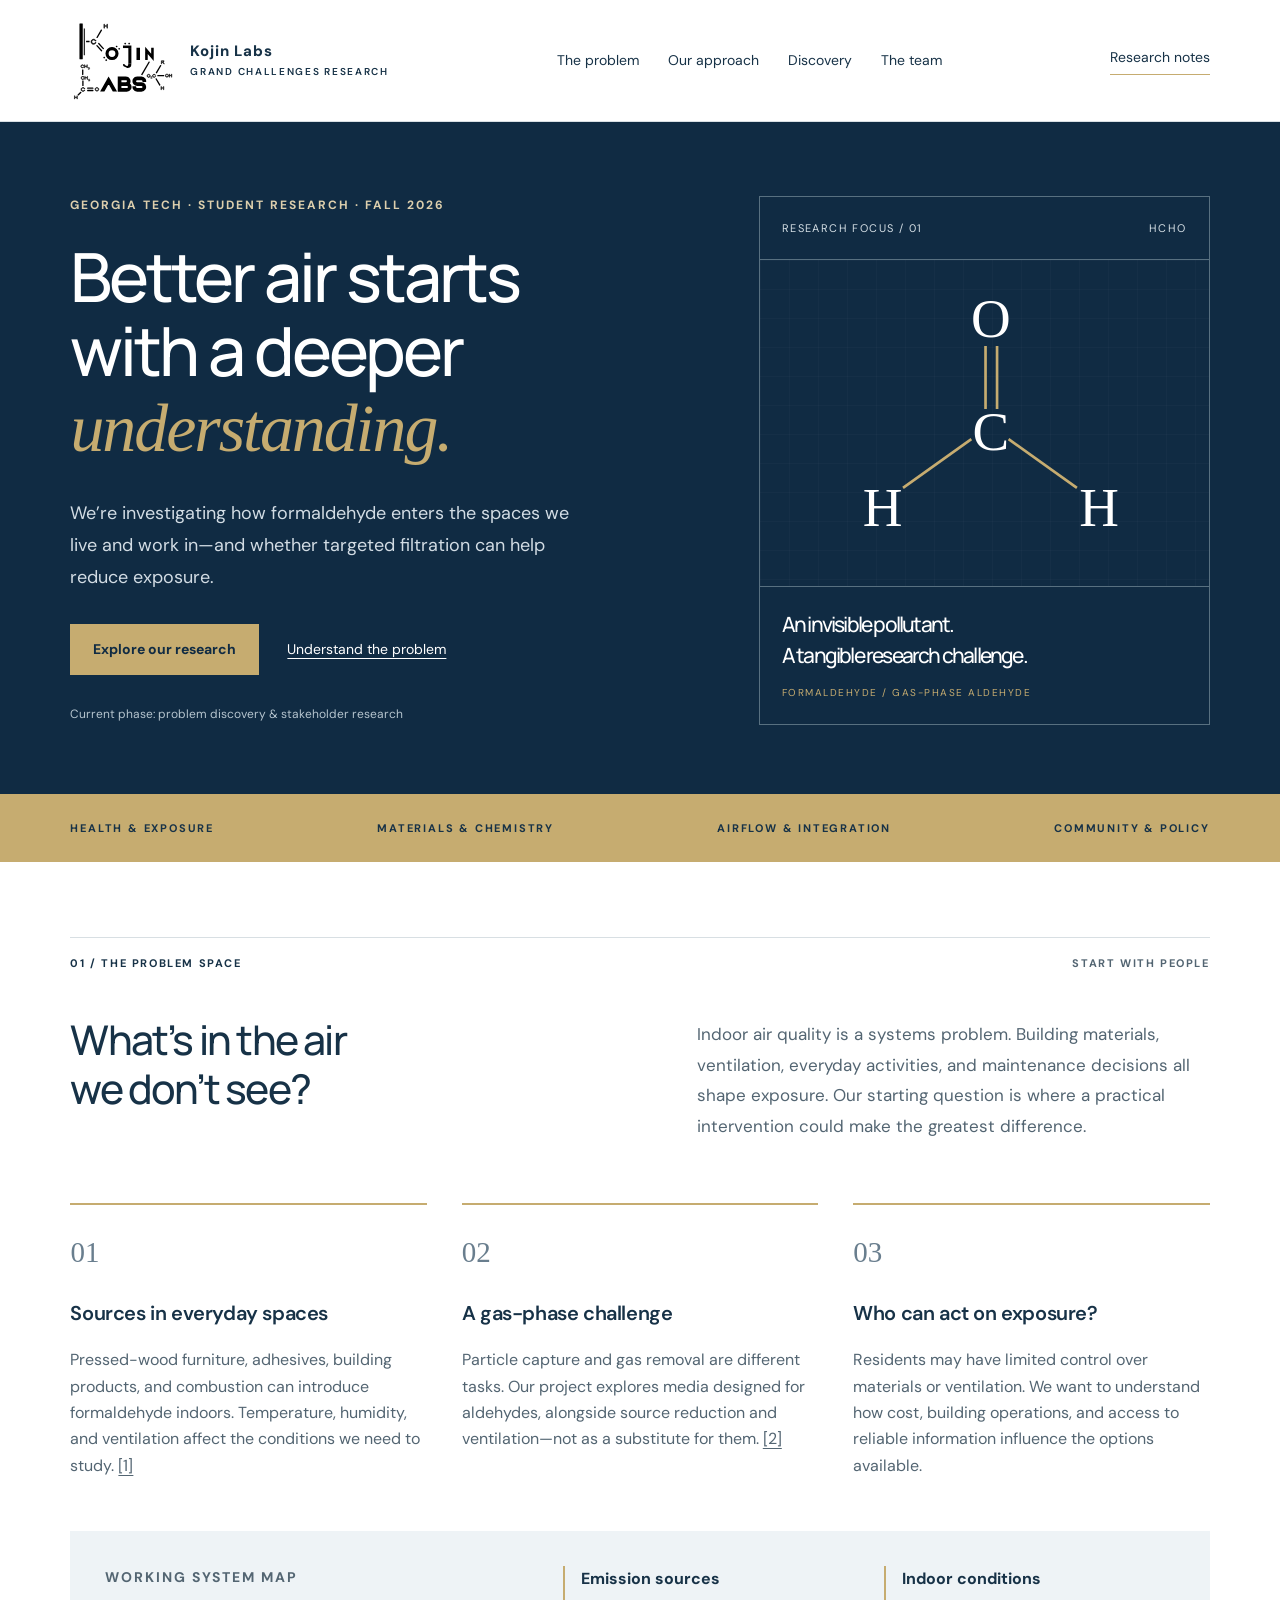
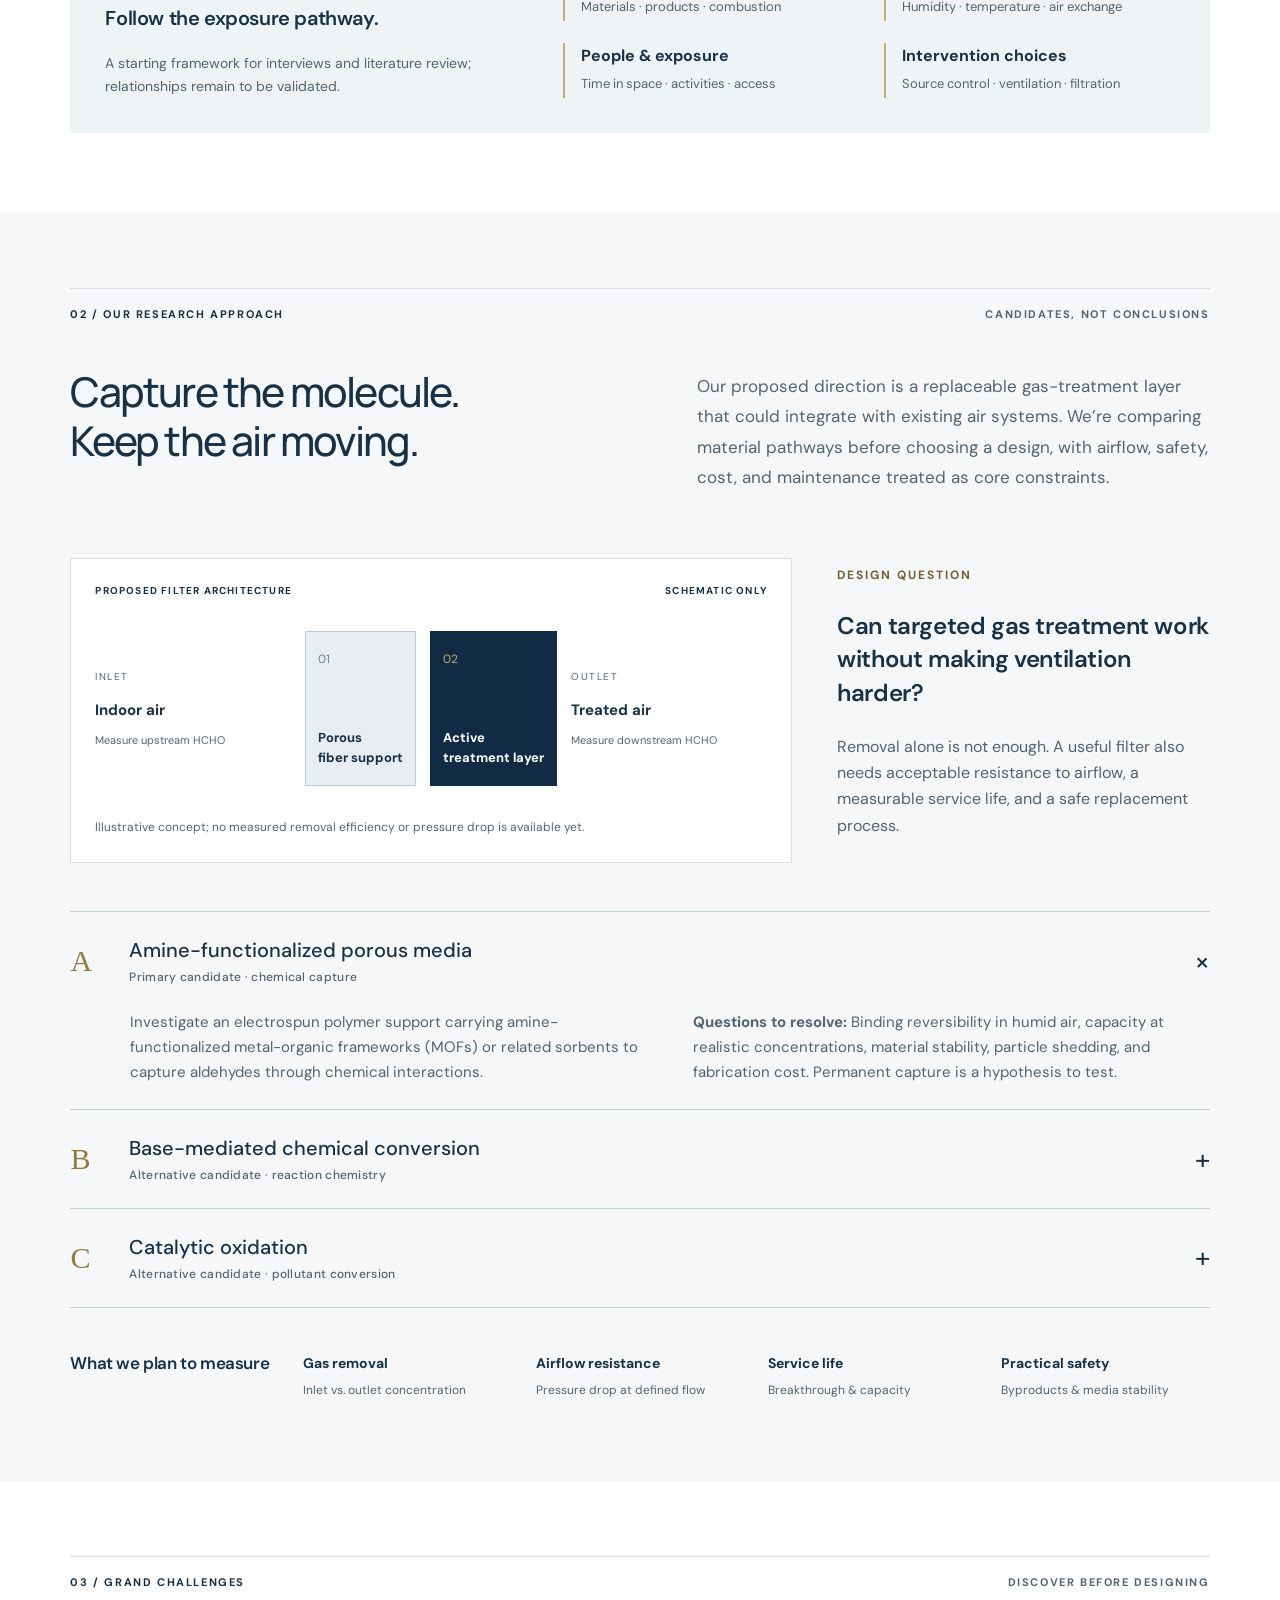
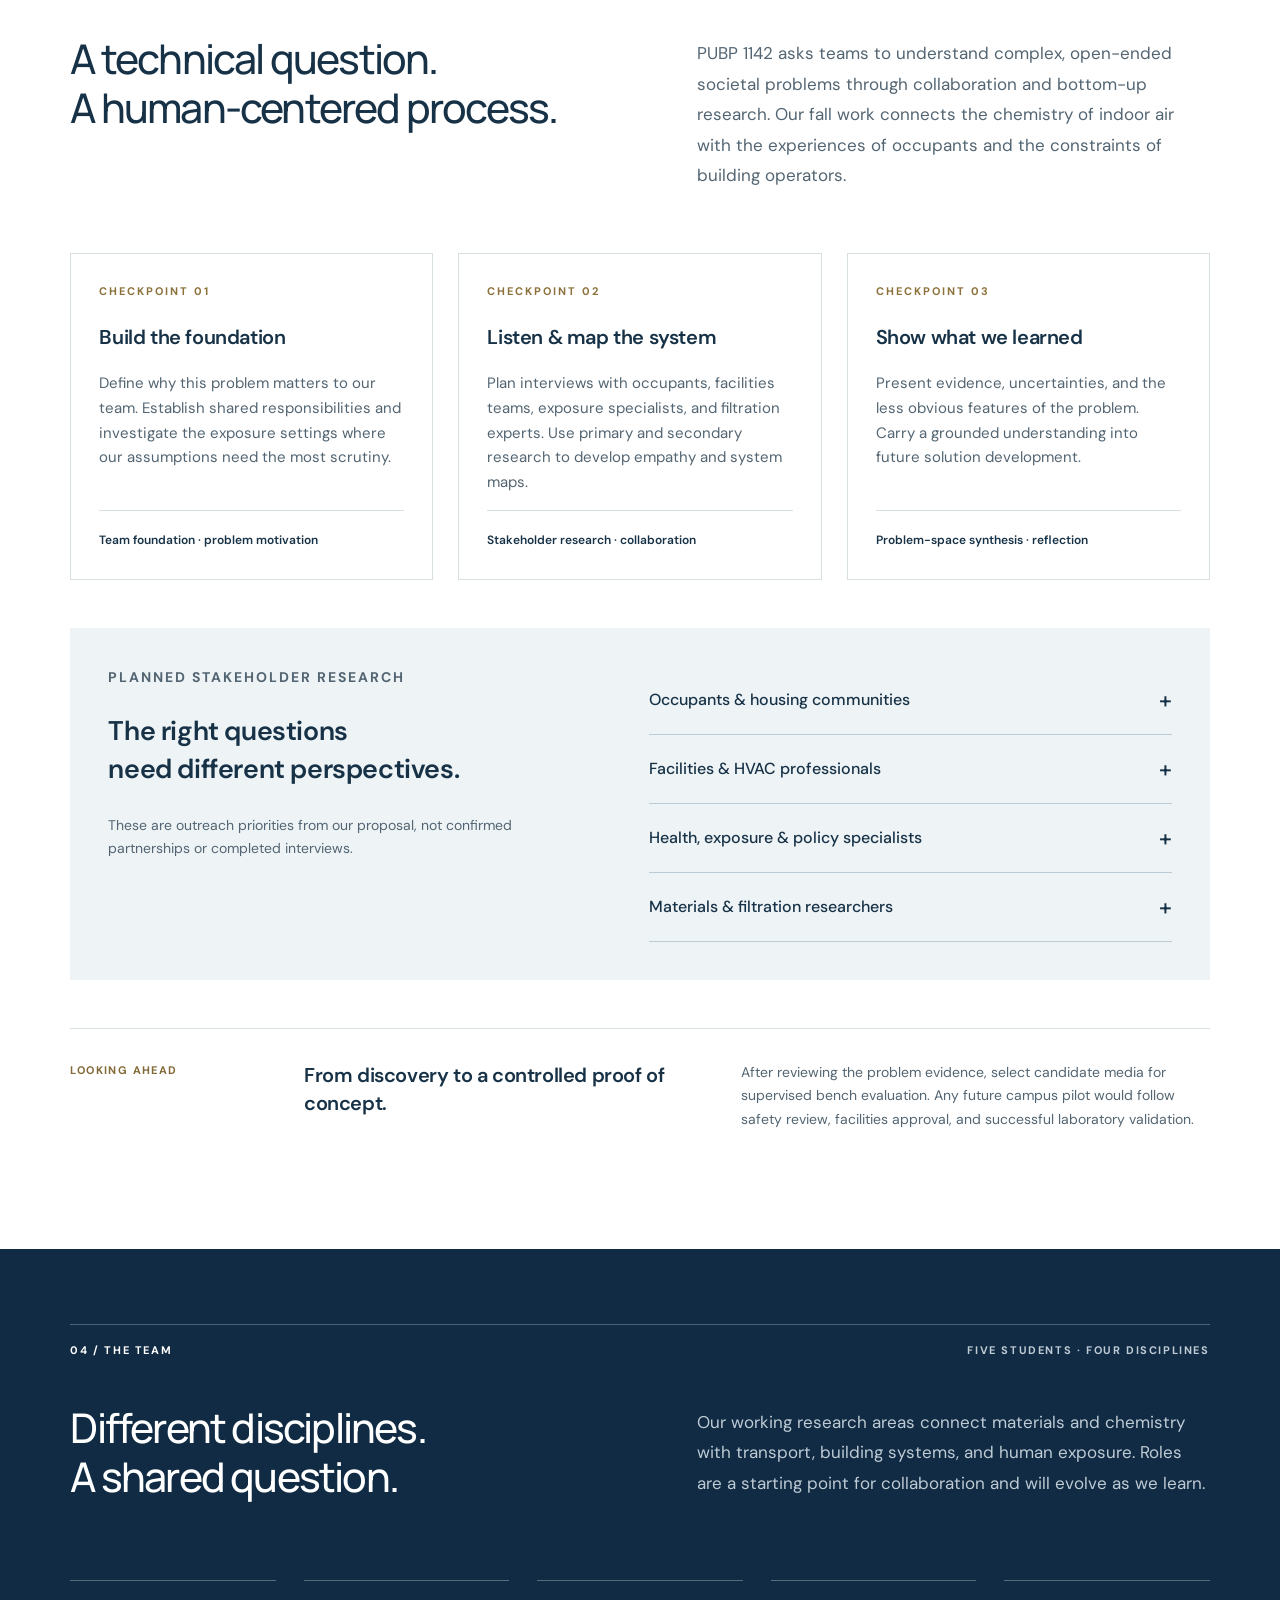
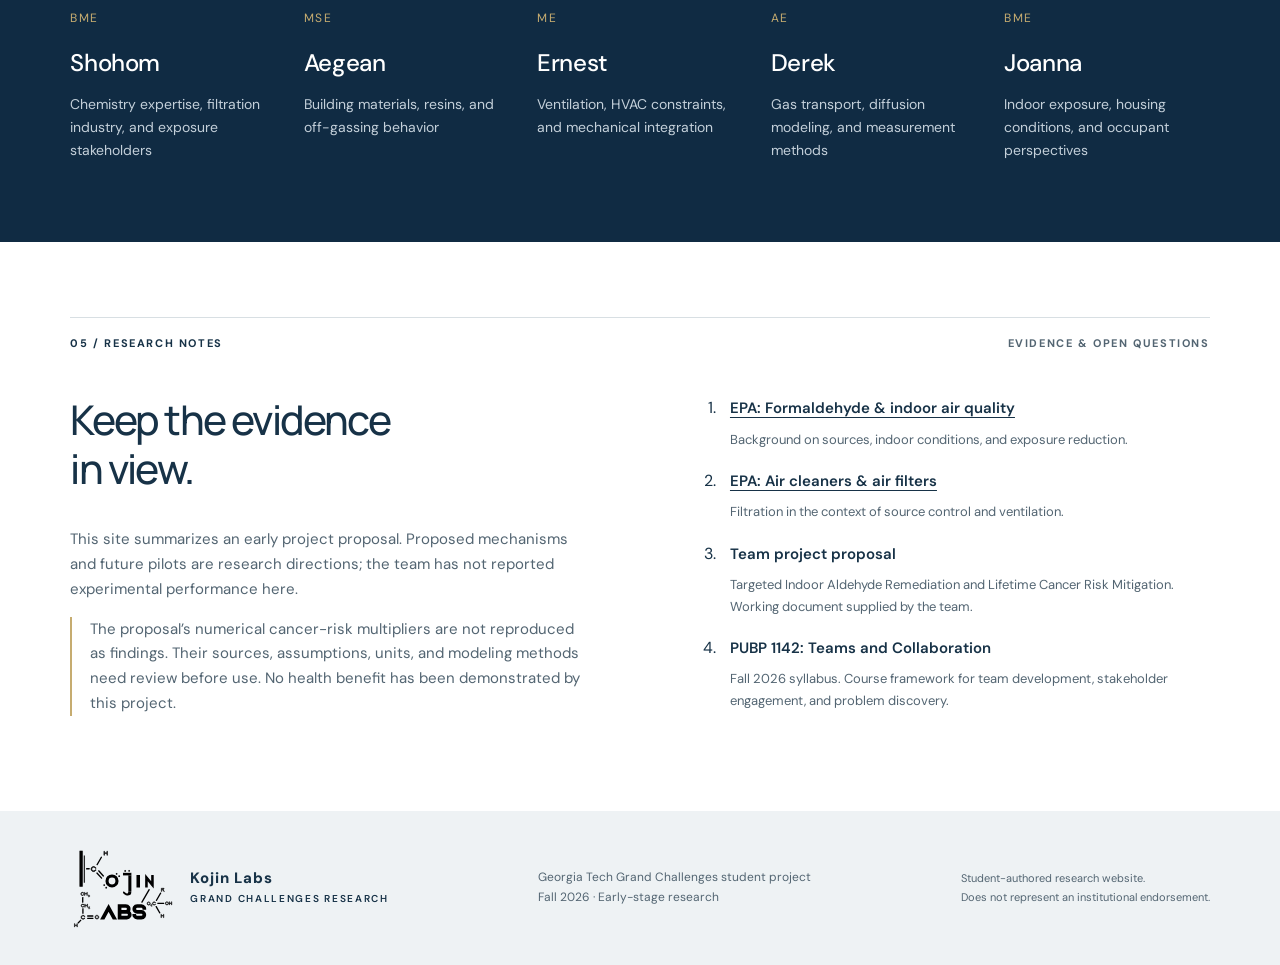
==== commit 160cc264: "fixed footer" ====
--- a/index.html
+++ b/index.html
@@ -76,5 +76,6 @@
 <div class="section-label"><span>05 / RESEARCH NOTES</span><span>EVIDENCE &amp; OPEN QUESTIONS</span></div>
 <div class="sources-layout">
 <div><h2>Keep the evidence<br>in view.</h2><p>This site summarizes an early project proposal. Proposed mechanisms and future pilots are research directions; the team has not reported experimental performance here.</p><p class="note">The proposal’s numerical cancer-risk multipliers are not reproduced as findings. Their sources, assumptions, units, and modeling methods need review before use. No health benefit has been demonstrated by this project.</p></div><ol class="source-list"><li id="source-epa"><a href="https://www.epa.gov/indoor-air-quality-iaq/what-should-i-know-about-formaldehyde-and-indoor-air-quality" target="_blank" rel="noopener">EPA: Formaldehyde &amp; indoor air quality</a><p>Background on sources, indoor conditions, and exposure reduction.</p></li><li id="source-filters"><a href="https://www.epa.gov/indoor-air-quality-iaq/air-cleaners-and-air-filters-home" target="_blank" rel="noopener">EPA: Air cleaners &amp; air filters</a><p>Filtration in the context of source control and ventilation.</p></li><li><span class="source-title">Team project proposal</span><p>Targeted Indoor Aldehyde Remediation and Lifetime Cancer Risk Mitigation. Working document supplied by the team.</p></li><li><span class="source-title">PUBP 1142: Teams and Collaboration</span><p>Fall 2026 syllabus. Course framework for team development, stakeholder engagement, and problem discovery.</p></li></ol></div></section></main>
-<footer><a class="brand" href="#"><span class="brand-mark" aria-hidden="true">≋</span><span>Kojin Labs<br><small>GRAND CHALLENGES RESEARCH</small></span></a><p>Georgia Tech Grand Challenges student project<br>Fall 2026 · Early-stage research</p><p class="footer-note">Student-authored research website.<br>Does not represent an institutional endorsement.</p></footer>
+<footer><a class="brand brand--logo" href="#"><img class="brand-logo" src="Icon-black.svg" alt="" width="2158" height="1740" decoding="async"><span>Kojin Labs<br><small>GRAND CHALLENGES RESEARCH</small></span></a>
+</a><p>Georgia Tech Grand Challenges student project<br>Fall 2026 · Early-stage research</p><p class="footer-note">Student-authored research website.<br>Does not represent an institutional endorsement.</p></footer>
 </body></html>
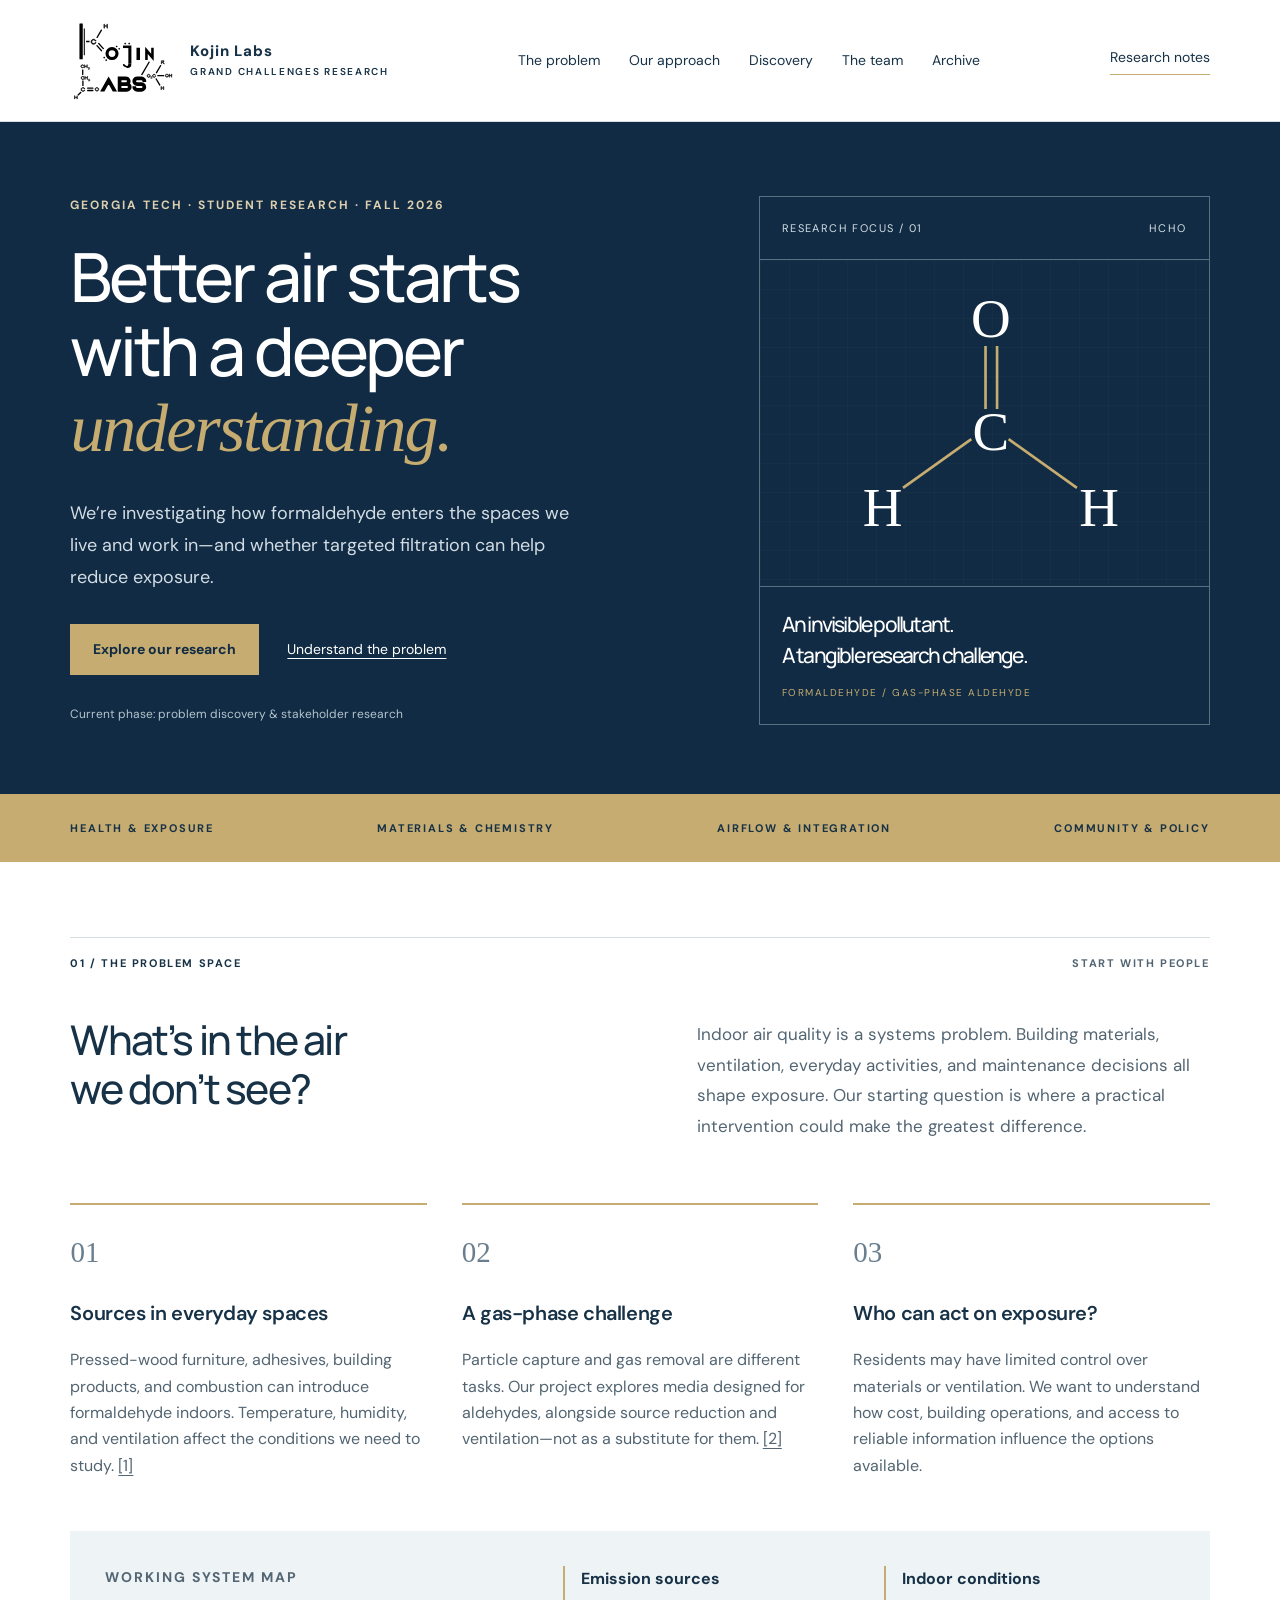
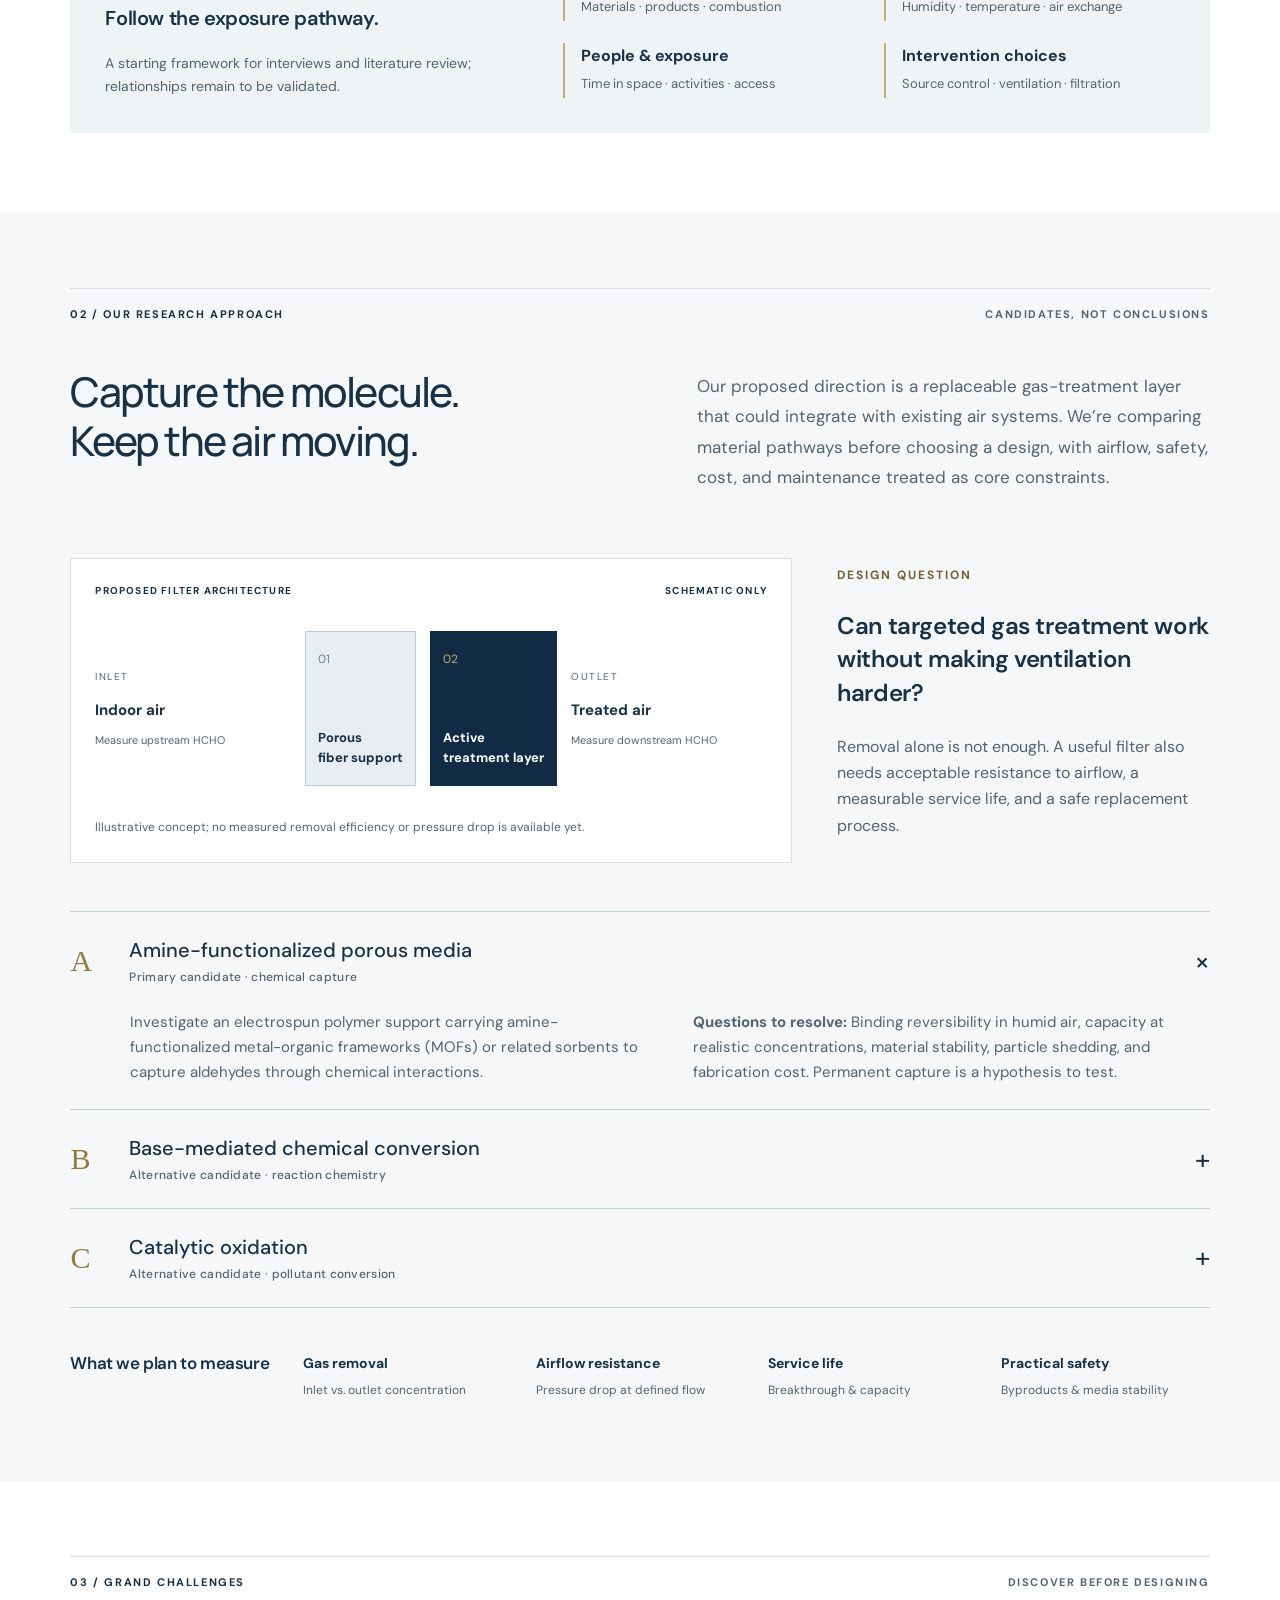
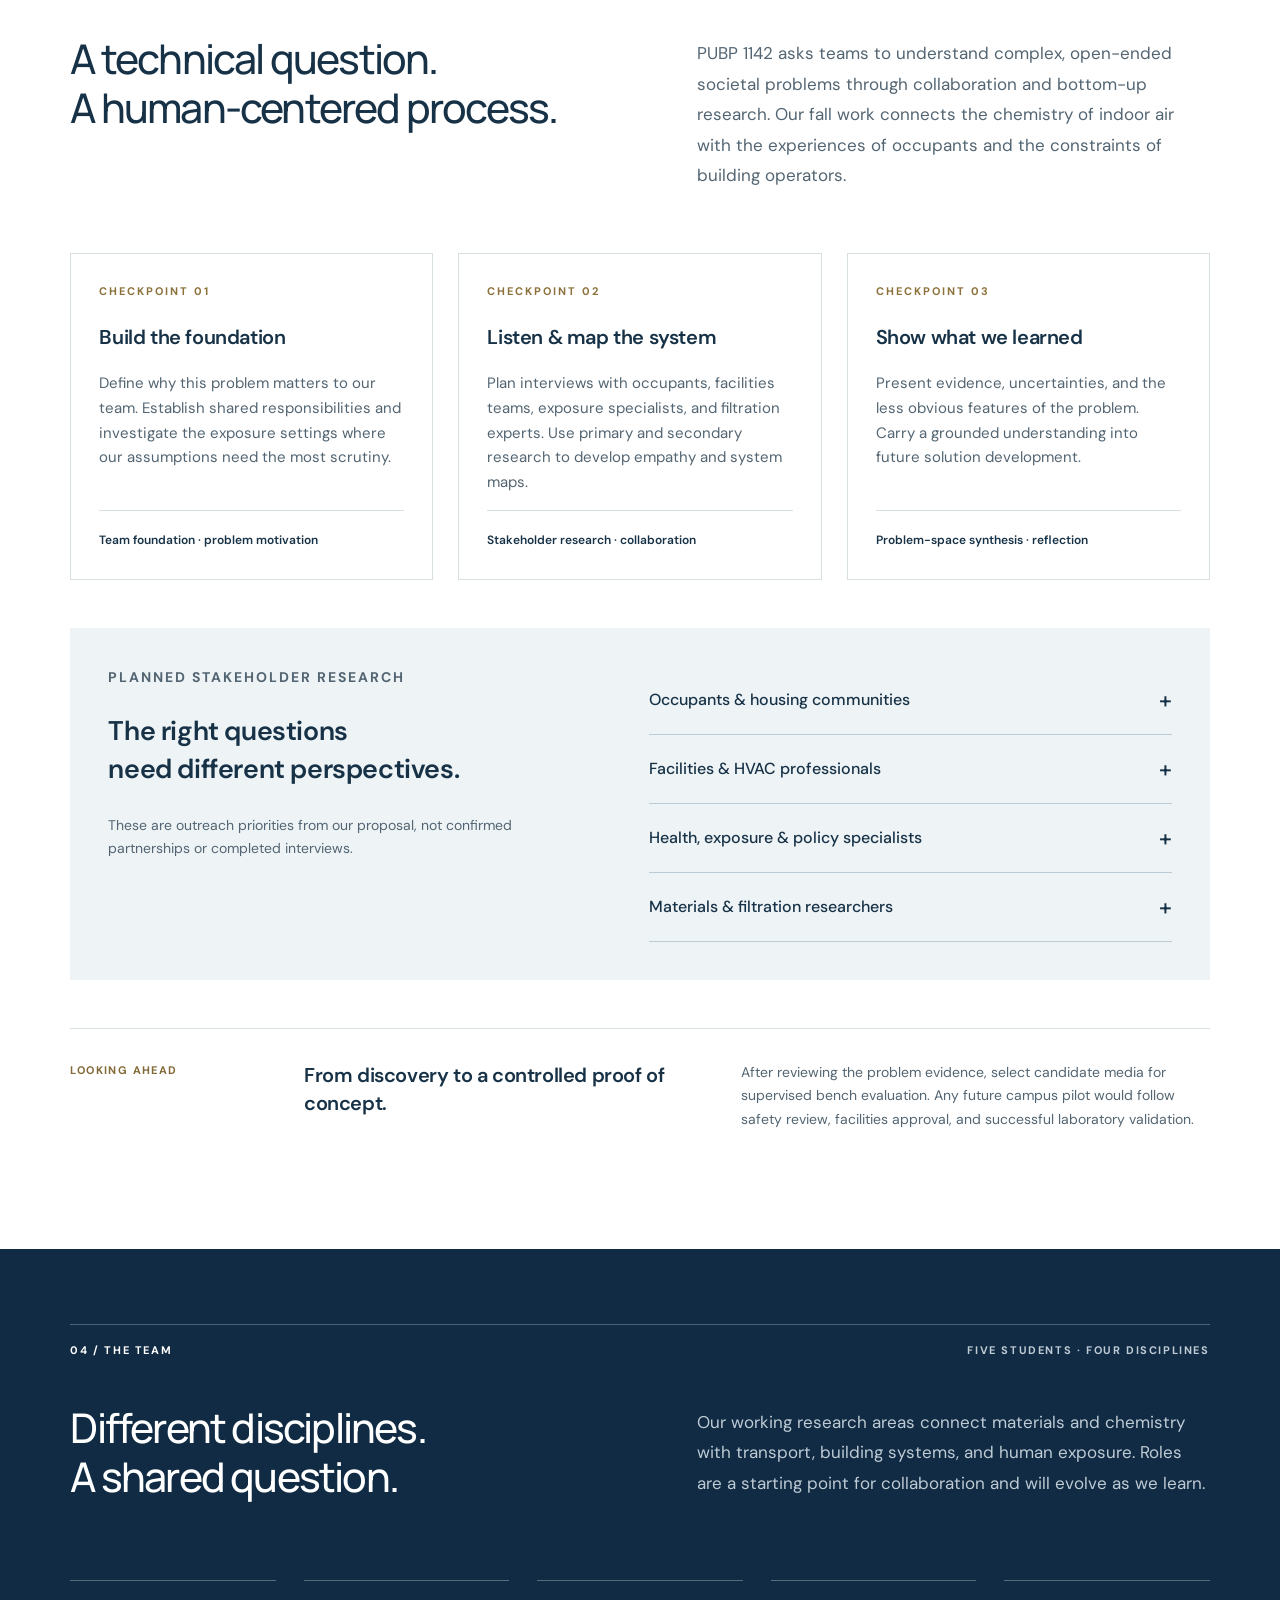
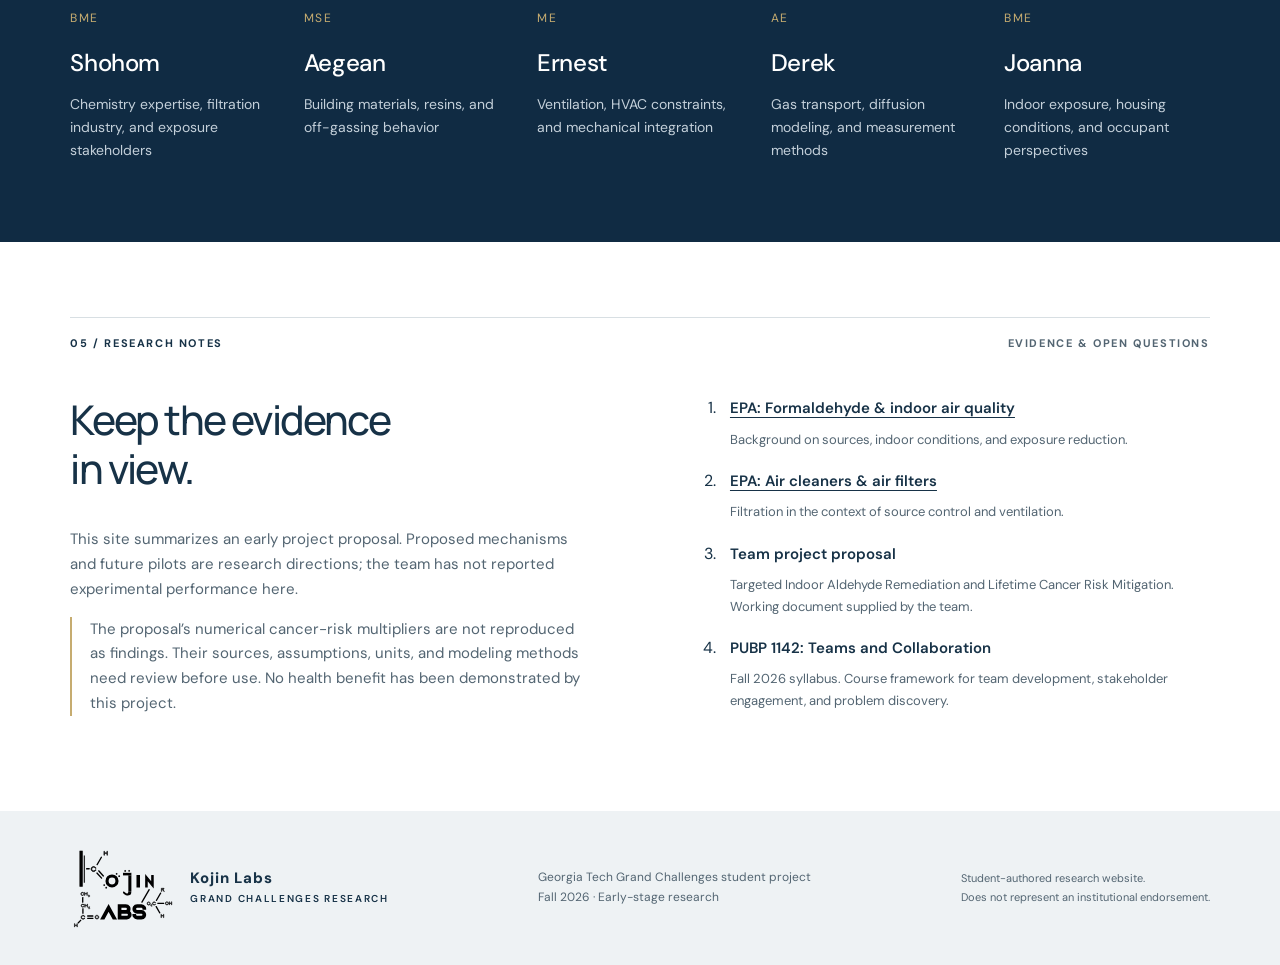
==== commit c276c4eb: "Add searchable read-only research archive backed by GitHub snapshots" ====
--- a/index.html
+++ b/index.html
@@ -1,12 +1,12 @@
 <!doctype html>
 <html lang="en"><head><meta charset="utf-8"><meta name="viewport" content="width=device-width,initial-scale=1"><title>Kojin Labs | Grand Challenges</title><meta name="description" content="A Georgia Tech Grand Challenges student team investigating indoor aldehyde exposure, community needs, and targeted gas-phase filtration."><meta name="theme-color" content="#102b43">
-<link rel="icon" type="image/svg+xml" href="Icon-black.svg">
+<link rel="icon" type="image/svg" href="Icon.svg">
 <link rel="stylesheet" href="style.css">
 <script src="script.js" defer></script>
 </head><body>
 <a class="skip" href="#main">Skip to content</a>
 <header><a class="brand brand--logo" href="#"><img class="brand-logo" src="Icon-black.svg" alt="" width="2158" height="1740" decoding="async"><span>Kojin Labs<br><small>GRAND CHALLENGES RESEARCH</small></span></a>
-<nav aria-label="Main navigation"><a href="#problem">The problem</a><a href="#research">Our approach</a><a href="#discovery">Discovery</a><a href="#team">The team</a></nav><a class="header-link" href="#sources">Research notes</a></header>
+<nav class="site-nav" aria-label="Main navigation"><a href="#problem">The problem</a><a href="#research">Our approach</a><a href="#discovery">Discovery</a><a href="#team">The team</a><a href="archive/">Archive</a></nav><a class="header-link" href="#sources">Research notes</a></header>
 <main id="main">
 <section class="hero">
 <div class="hero-copy"><p class="eyebrow light">GEORGIA TECH · STUDENT RESEARCH · FALL 2026</p><h1>Better air starts<br>with a deeper<br><em>understanding.</em></h1><p class="intro">We’re investigating how formaldehyde enters the spaces we live and work in—and whether targeted filtration can help reduce exposure.</p>
--- a/style.css
+++ b/style.css
@@ -94,6 +94,11 @@
   font-size:14px
 }
 
+.site-nav {
+  flex-wrap:wrap;
+  row-gap:8px
+}
+
 nav a {
   text-decoration:none
 }
